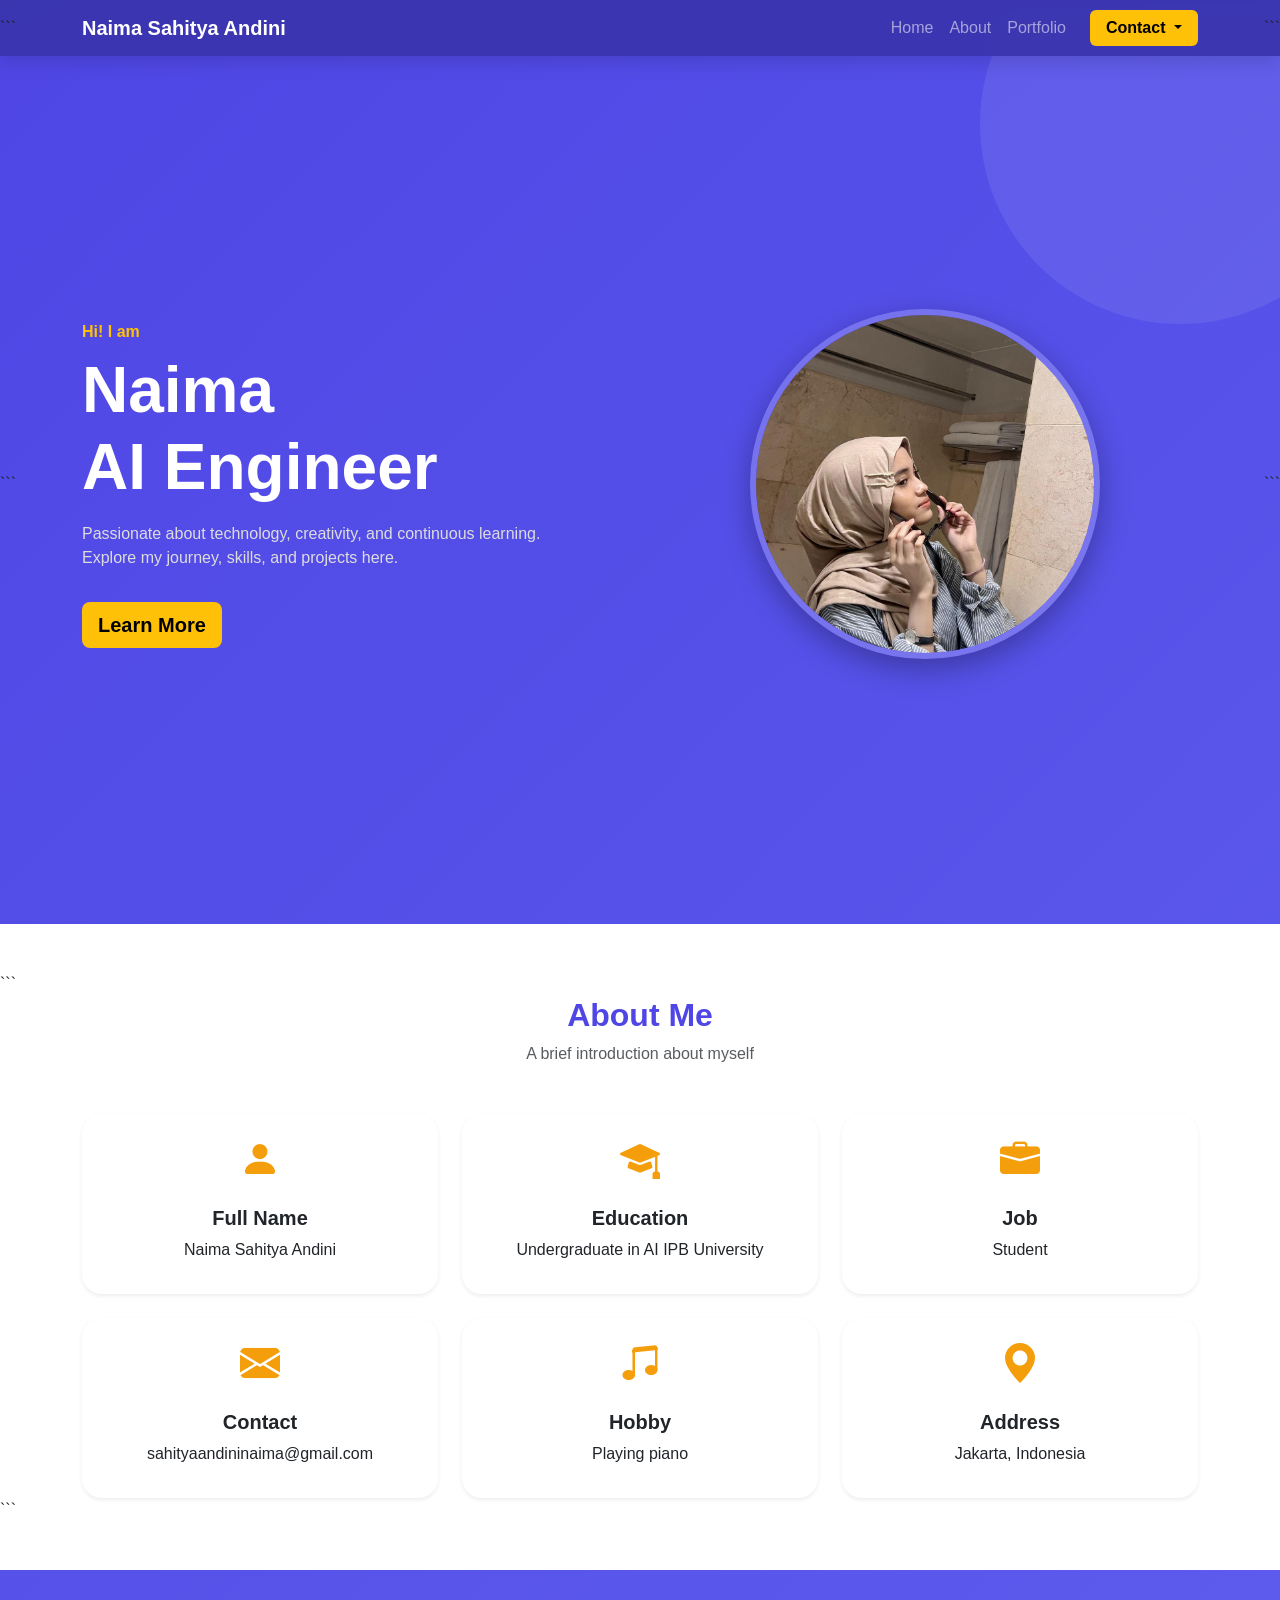
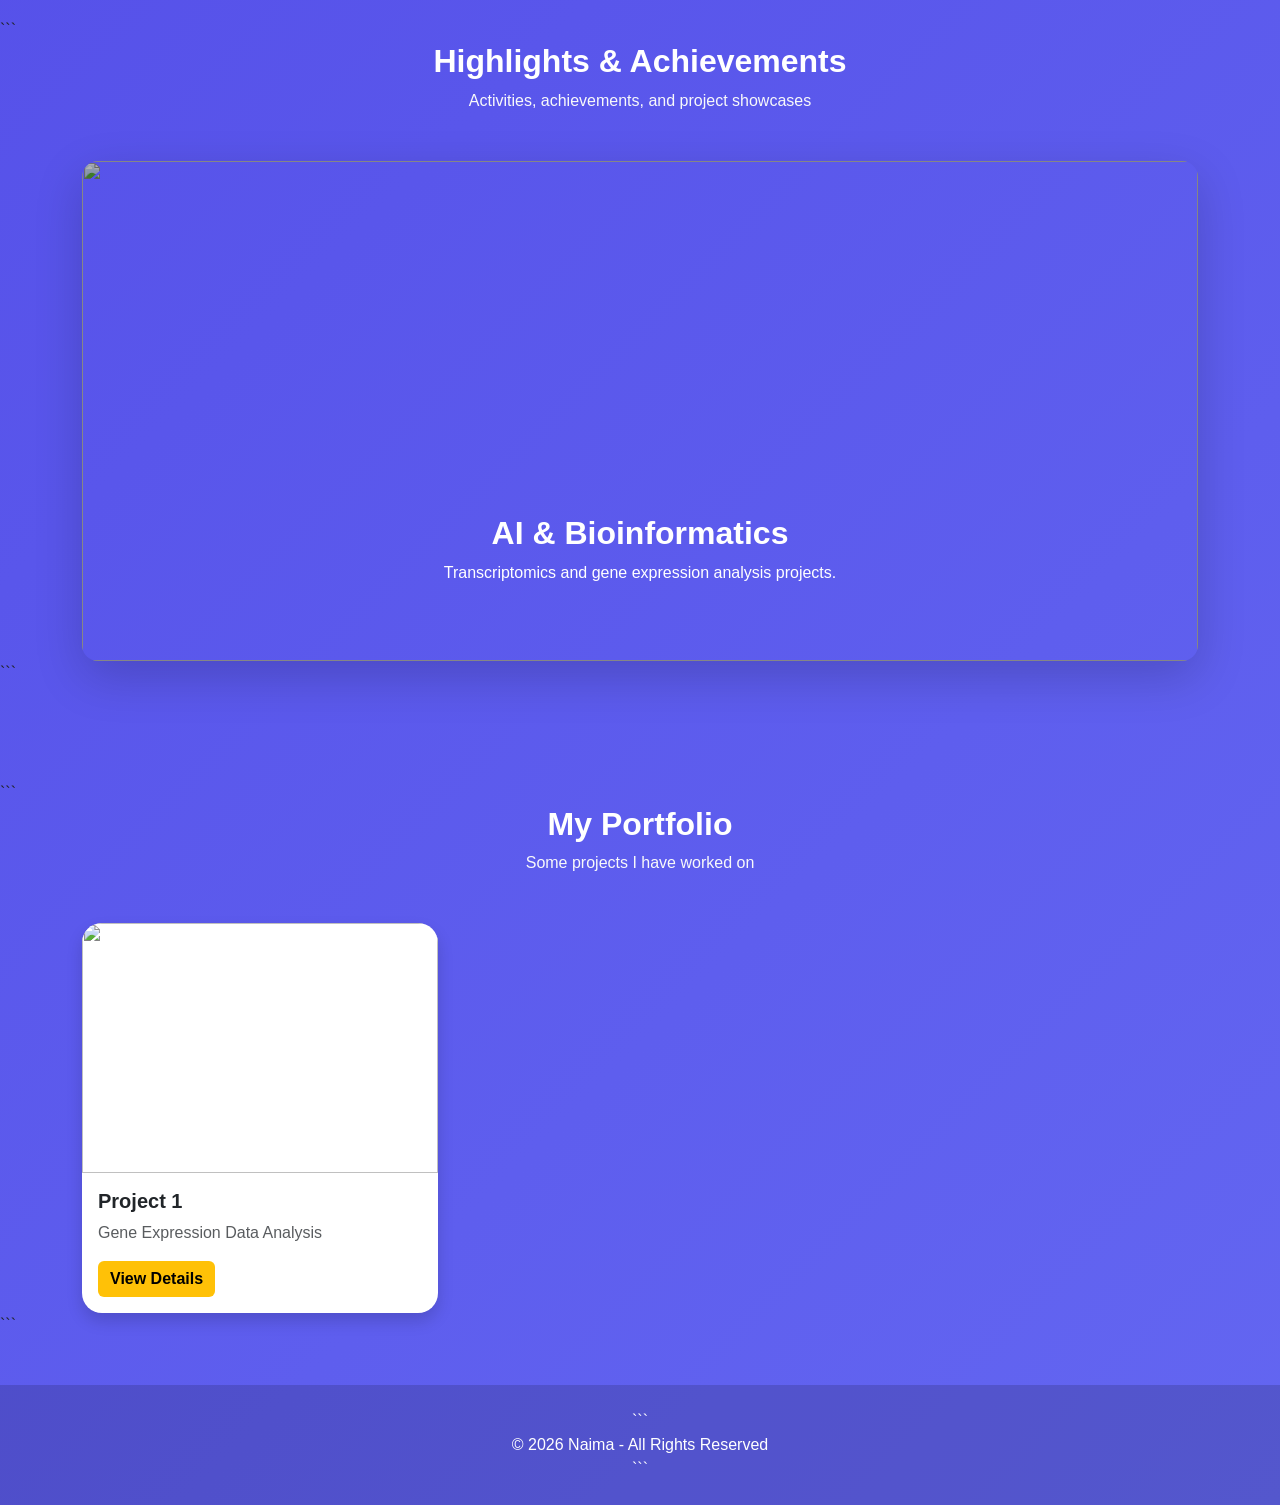
==== tugas_4/index.html @ ec5727f1 "add tugas 4" ====
<!DOCTYPE html>

<html lang="en">
<head>
    <meta charset="UTF-8">

```
<!-- Responsive -->
<meta name="viewport" content="width=device-width, initial-scale=1.0">

<title>Naima's Profile</title>

<!-- Bootstrap 5 CDN -->
<link href="https://cdn.jsdelivr.net/npm/bootstrap@5.3.3/dist/css/bootstrap.min.css" rel="stylesheet">

<!-- Bootstrap Icons -->
<link rel="stylesheet" href="https://cdn.jsdelivr.net/npm/bootstrap-icons@1.11.3/font/bootstrap-icons.min.css">

<!-- CSS -->
<link rel="stylesheet" href="style.css">
```

</head>

<body>

<!-- ===================== -->

<!-- NAVBAR -->

<!-- ===================== -->

<nav class="navbar navbar-expand-lg navbar-dark fixed-top custom-navbar">

```
<div class="container">

    <!-- LOGO -->
    <a class="navbar-brand fw-bold" href="#">
        Naima Sahitya Andini
    </a>

    <!-- TOGGLER -->
    <button class="navbar-toggler"
            type="button"
            data-bs-toggle="collapse"
            data-bs-target="#navbarNav">

        <span class="navbar-toggler-icon"></span>

    </button>

    <!-- MENU -->
    <div class="collapse navbar-collapse justify-content-end"
         id="navbarNav">

        <ul class="navbar-nav align-items-lg-center">

            <li class="nav-item">
                <a class="nav-link" href="#home">
                    Home
                </a>
            </li>

            <li class="nav-item">
                <a class="nav-link" href="#about">
                    About
                </a>
            </li>

            <li class="nav-item">
                <a class="nav-link" href="#portfolio">
                    Portfolio
                </a>
            </li>

            <!-- CONTACT DROPDOWN -->
            <li class="nav-item dropdown ms-lg-3">

                <button class="btn btn-warning dropdown-toggle px-3"
                        type="button"
                        data-bs-toggle="dropdown">

                    Contact
                </button>

                <ul class="dropdown-menu dropdown-menu-end">

                    <li>
                        <a class="dropdown-item"
                           href="mailto:sahityaandininaima@gmail.com">

                            <i class="bi bi-envelope-fill me-2"></i>
                            Gmail
                        </a>
                    </li>

                    <li>
                        <a class="dropdown-item"
                           href="https://wa.me/6281513181924"
                           target="_blank">

                            <i class="bi bi-whatsapp me-2"></i>
                            WhatsApp
                        </a>
                    </li>

                    <li>
                        <a class="dropdown-item"
                           href="https://github.com/naishtya"
                           target="_blank">

                            <i class="bi bi-github me-2"></i>
                            GitHub
                        </a>
                    </li>

                    <li>
                        <a class="dropdown-item"
                           href="https://linkedin.com"
                           target="_blank">

                            <i class="bi bi-linkedin me-2"></i>
                            LinkedIn
                        </a>
                    </li>

                </ul>

            </li>

        </ul>

    </div>

</div>
```

</nav>

<!-- ===================== -->

<!-- HERO SECTION -->

<!-- ===================== -->

<section class="hero-section d-flex align-items-center"
         id="home">

```
<div class="container">

    <div class="row align-items-center">

        <!-- TEXT -->
        <div class="col-lg-6 text-center text-lg-start mb-5 mb-lg-0">

            <p class="text-warning fw-bold mb-2">
                Hi! I am
            </p>

            <h1 class="display-3 fw-bold text-white">
                Naima <br>
                AI Engineer
            </h1>

            <p class="hero-text mt-3">
                Passionate about technology, creativity, and continuous learning.
                Explore my journey, skills, and projects here.
            </p>

            <!-- BUTTON -->
            <button class="btn btn-warning btn-lg mt-3"
                    data-bs-toggle="modal"
                    data-bs-target="#profileModal">

                Learn More
            </button>

        </div>

        <!-- IMAGE -->
        <div class="col-lg-6 text-center">

            <img src="img/profile.jpeg"
                 class="img-fluid hero-img"
                 alt="Profile">

        </div>

    </div>

</div>
```

</section>

<!-- ===================== -->

<!-- ABOUT -->

<!-- ===================== -->

<section class="py-5 bg-white"
         id="about">

```
<div class="container">

    <!-- TITLE -->
    <div class="text-center mb-5">

        <h2 class="fw-bold section-title">
            About Me
        </h2>

        <p class="text-muted">
            A brief introduction about myself
        </p>

    </div>

    <!-- GRID -->
    <div class="row g-4">

        <!-- CARD 1 -->
        <div class="col-lg-4 col-md-6 col-12">

            <div class="card border-0 shadow-sm h-100 about-card">

                <div class="card-body text-center">

                    <i class="bi bi-person-fill about-icon"></i>

                    <h5 class="fw-bold mt-3">
                        Full Name
                    </h5>

                    <p>
                        Naima Sahitya Andini
                    </p>

                </div>

            </div>

        </div>

        <!-- CARD 2 -->
        <div class="col-lg-4 col-md-6 col-12">

            <div class="card border-0 shadow-sm h-100 about-card">

                <div class="card-body text-center">

                    <i class="bi bi-mortarboard-fill about-icon"></i>

                    <h5 class="fw-bold mt-3">
                        Education
                    </h5>

                    <p>
                        Undergraduate in AI IPB University
                    </p>

                </div>

            </div>

        </div>

        <!-- CARD 3 -->
        <div class="col-lg-4 col-md-6 col-12">

            <div class="card border-0 shadow-sm h-100 about-card">

                <div class="card-body text-center">

                    <i class="bi bi-briefcase-fill about-icon"></i>

                    <h5 class="fw-bold mt-3">
                        Job
                    </h5>

                    <p>
                        Student
                    </p>

                </div>

            </div>

        </div>

        <!-- CARD 4 -->
        <div class="col-lg-4 col-md-6 col-12">

            <div class="card border-0 shadow-sm h-100 about-card">

                <div class="card-body text-center">

                    <i class="bi bi-envelope-fill about-icon"></i>

                    <h5 class="fw-bold mt-3">
                        Contact
                    </h5>

                    <p>
                        sahityaandininaima@gmail.com
                    </p>

                </div>

            </div>

        </div>

        <!-- CARD 5 -->
        <div class="col-lg-4 col-md-6 col-12">

            <div class="card border-0 shadow-sm h-100 about-card">

                <div class="card-body text-center">

                    <i class="bi bi-music-note-beamed about-icon"></i>

                    <h5 class="fw-bold mt-3">
                        Hobby
                    </h5>

                    <p>
                        Playing piano
                    </p>

                </div>

            </div>

        </div>

        <!-- CARD 6 -->
        <div class="col-lg-4 col-md-6 col-12">

            <div class="card border-0 shadow-sm h-100 about-card">

                <div class="card-body text-center">

                    <i class="bi bi-geo-alt-fill about-icon"></i>

                    <h5 class="fw-bold mt-3">
                        Address
                    </h5>

                    <p>
                        Jakarta, Indonesia
                    </p>

                </div>

            </div>

        </div>

    </div>

</div>
```

</section>

<!-- ===================== -->

<!-- CAROUSEL -->

<!-- ===================== -->

<section class="py-5">

```
<div class="container">

    <div class="text-center mb-5">

        <h2 class="fw-bold text-white">
            Highlights & Achievements
        </h2>

        <p class="text-light">
            Activities, achievements, and project showcases
        </p>

    </div>

    <div id="portfolioCarousel"
         class="carousel slide carousel-fade shadow-lg rounded-4 overflow-hidden"
         data-bs-ride="carousel">

        <div class="carousel-inner">

            <div class="carousel-item active">

                <img src="https://picsum.photos/1200/500?1"
                     class="d-block w-100 carousel-img">

                <div class="carousel-caption">

                    <h3 class="fw-bold">
                        AI & Bioinformatics
                    </h3>

                    <p>
                        Transcriptomics and gene expression analysis projects.
                    </p>

                </div>

            </div>

            <div class="carousel-item">

                <img src="https://picsum.photos/1200/500?2"
                     class="d-block w-100 carousel-img">

                <div class="carousel-caption">

                    <h3 class="fw-bold">
                        Technology Competitions
                    </h3>

                    <p>
                        Top 10 Project Winner in Micro:bit Hackathon Challenge.
                    </p>

                </div>

            </div>

            <div class="carousel-item">

                <img src="https://picsum.photos/1200/500?3"
                     class="d-block w-100 carousel-img">

                <div class="carousel-caption">

                    <h3 class="fw-bold">
                        Modern Web Development
                    </h3>

                    <p>
                        Responsive portfolio website with Bootstrap 5.
                    </p>

                </div>

            </div>

        </div>

    </div>

</div>
```

</section>

<!-- ===================== -->

<!-- PORTFOLIO -->

<!-- ===================== -->

<section class="py-5"
         id="portfolio">

```
<div class="container">

    <div class="text-center mb-5">

        <h2 class="fw-bold text-white">
            My Portfolio
        </h2>

        <p class="text-light">
            Some projects I have worked on
        </p>

    </div>

    <div class="row g-4">

        <!-- COPY FORMAT PROJECT CARD -->
        <!-- DUPLIKASI HINGGA 6 PROJECT -->

        <div class="col-lg-4 col-md-6 col-12">

            <div class="card portfolio-card border-0 shadow">

                <img src="https://picsum.photos/400/250?1"
                     class="card-img-top">

                <div class="card-body">

                    <h5 class="fw-bold">
                        Project 1
                    </h5>

                    <p class="text-muted">
                        Gene Expression Data Analysis
                    </p>

                    <button class="btn btn-warning"
                            data-bs-toggle="modal"
                            data-bs-target="#projectModal">

                        View Details
                    </button>

                </div>

            </div>

        </div>

    </div>

</div>
```

</section>

<!-- ===================== -->

<!-- FOOTER -->

<!-- ===================== -->

<footer class="text-center text-white py-4">

```
<p class="mb-0">
    © 2026 Naima - All Rights Reserved
</p>
```

</footer>

<!-- ===================== -->

<!-- PROFILE MODAL -->

<!-- ===================== -->

<div class="modal fade"
     id="profileModal"
     tabindex="-1">

```
<div class="modal-dialog modal-dialog-centered">

    <div class="modal-content">

        <div class="modal-header">

            <h5 class="modal-title">
                About Naima
            </h5>

            <button type="button"
                    class="btn-close"
                    data-bs-dismiss="modal">
            </button>

        </div>

        <div class="modal-body">

            <p>
                Hello! I'm Naima Sahitya Andini,
                an undergraduate AI student at IPB University.
            </p>

        </div>

    </div>

</div>
```

</div>

<!-- Bootstrap JS -->

<script src="https://cdn.jsdelivr.net/npm/bootstrap@5.3.3/dist/js/bootstrap.bundle.min.js"></script>

</body>
</html>
---- tugas_4/style.css ----
/* ===================== */
/* GLOBAL */
/* ===================== */

html {
    scroll-behavior: smooth;
}

body {
    font-family: 'Segoe UI', sans-serif;
    background: linear-gradient(135deg, #4F46E5, #6366F1);
}

/* ===================== */
/* NAVBAR */
/* ===================== */

.custom-navbar {
    background: rgba(57, 52, 171, 0.9);
    backdrop-filter: blur(10px);
    box-shadow: 0 5px 20px rgba(0,0,0,0.15);
}

/* ===================== */
/* HERO */
/* ===================== */

.hero-section {
    min-height: 100vh;
    padding-top: 100px;
    position: relative;
    overflow: hidden;
}

.hero-section::before {
    content: "";
    position: absolute;
    width: 400px;
    height: 400px;
    background: rgba(255,255,255,0.08);
    border-radius: 50%;
    top: -100px;
    right: -100px;
}

.hero-text {
    color: #ddd;
    max-width: 500px;
}

.hero-img {
    width: 350px;
    height: 350px;
    object-fit: cover;
    border-radius: 50%;
    border: 6px solid rgba(255,255,255,0.2);
    box-shadow: 0 10px 30px rgba(0,0,0,0.3);
    transition: 0.5s;
}

.hero-img:hover {
    transform: scale(1.03);
}

/* ===================== */
/* BUTTON */
/* ===================== */

.btn-warning {
    border: none;
    transition: 0.3s;
    font-weight: 600;
}

.btn-warning:hover {
    transform: translateY(-3px);
    box-shadow: 0 10px 20px rgba(245, 158, 11, 0.4);
}

/* ===================== */
/* SECTION */
/* ===================== */

section {
    padding-top: 80px;
    padding-bottom: 80px;
}

/* ===================== */
/* ABOUT */
/* ===================== */

.section-title {
    color: #4F46E5;
}

.about-card {
    transition: 0.4s;
    border-radius: 20px;
    overflow: hidden;
}

.about-card:hover {
    transform: translateY(-10px);
    box-shadow: 0 20px 35px rgba(0,0,0,0.12);
}

.about-icon {
    font-size: 40px;
    color: #f59e0b;
}

/* ===================== */
/* PORTFOLIO */
/* ===================== */

.portfolio-card {
    border-radius: 20px;
    overflow: hidden;
    transition: 0.4s;
}

.portfolio-card:hover {
    transform: translateY(-12px);
    box-shadow: 0 20px 35px rgba(0,0,0,0.18);
}

.portfolio-card img {
    height: 250px;
    object-fit: cover;
    transition: 0.5s;
}

.portfolio-card:hover img {
    transform: scale(1.05);
}

/* ===================== */
/* CAROUSEL */
/* ===================== */

.carousel-img {
    height: 500px;
    object-fit: cover;
    filter: brightness(70%);
}

.carousel-caption {
    bottom: 40px;
}

.carousel-caption h3 {
    font-size: 2rem;   
}

/* ===================== */
/* MODAL */
/* ===================== */

.modal-content {
    border-radius: 20px;
    border: none;
}

.modal-header {
    background: linear-gradient(135deg, #4F46E5, #6366F1);
    color: white;
}

.modal-header .btn-close {
    filter: invert(1);
}

/* ===================== */
/* FOOTER */
/* ===================== */

footer {
    background: rgba(0,0,0,0.15);
}

/* ===================== */
/* MOBILE */
/* ===================== */

@media (max-width: 768px) {

    .hero-section {
        text-align: center;
    }

    .hero-img {
        width: 260px;
        height: 260px;
        margin-top: 30px;
    }

    .hero-text {
        margin: auto;
    }

    .carousel-img {
        height: 300px;
    }

    .carousel-caption h3 {
        font-size: 1.2rem;
    }

    .carousel-caption p {
        font-size: 0.9rem;
    }

}
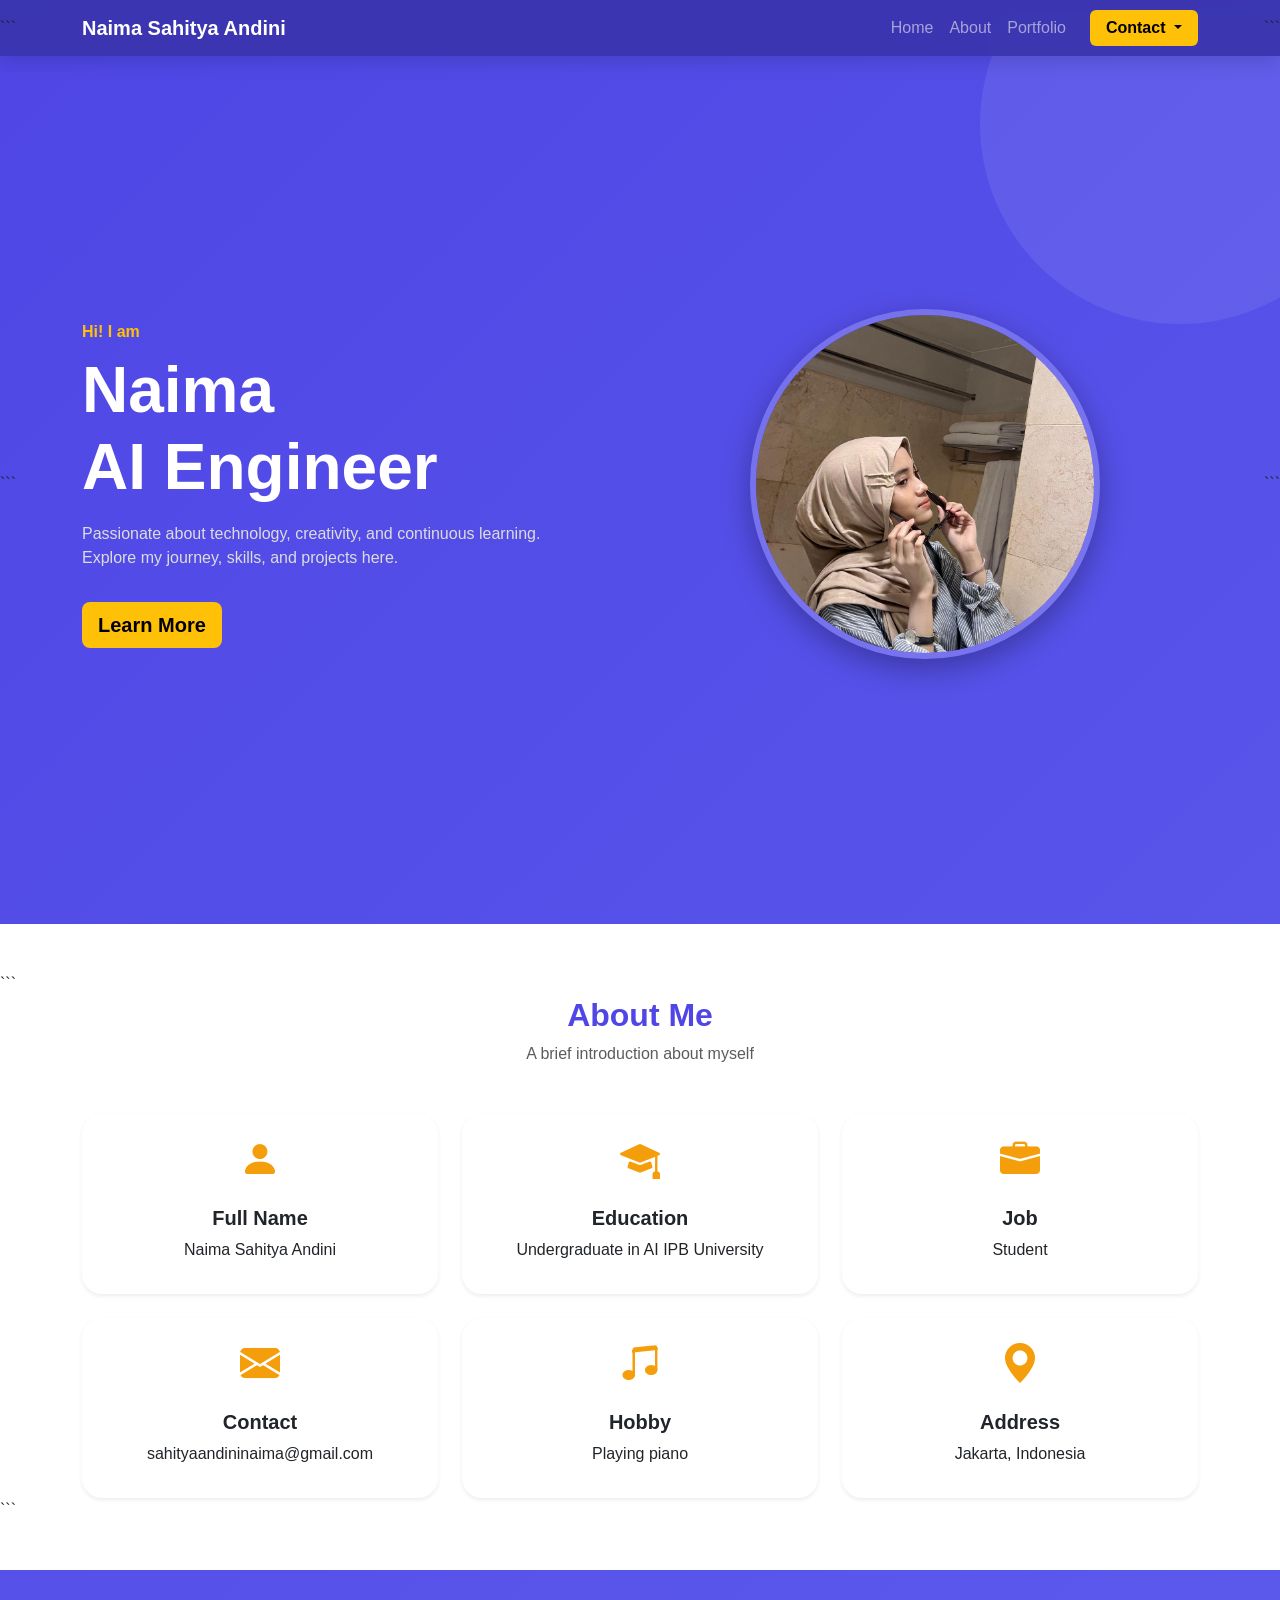
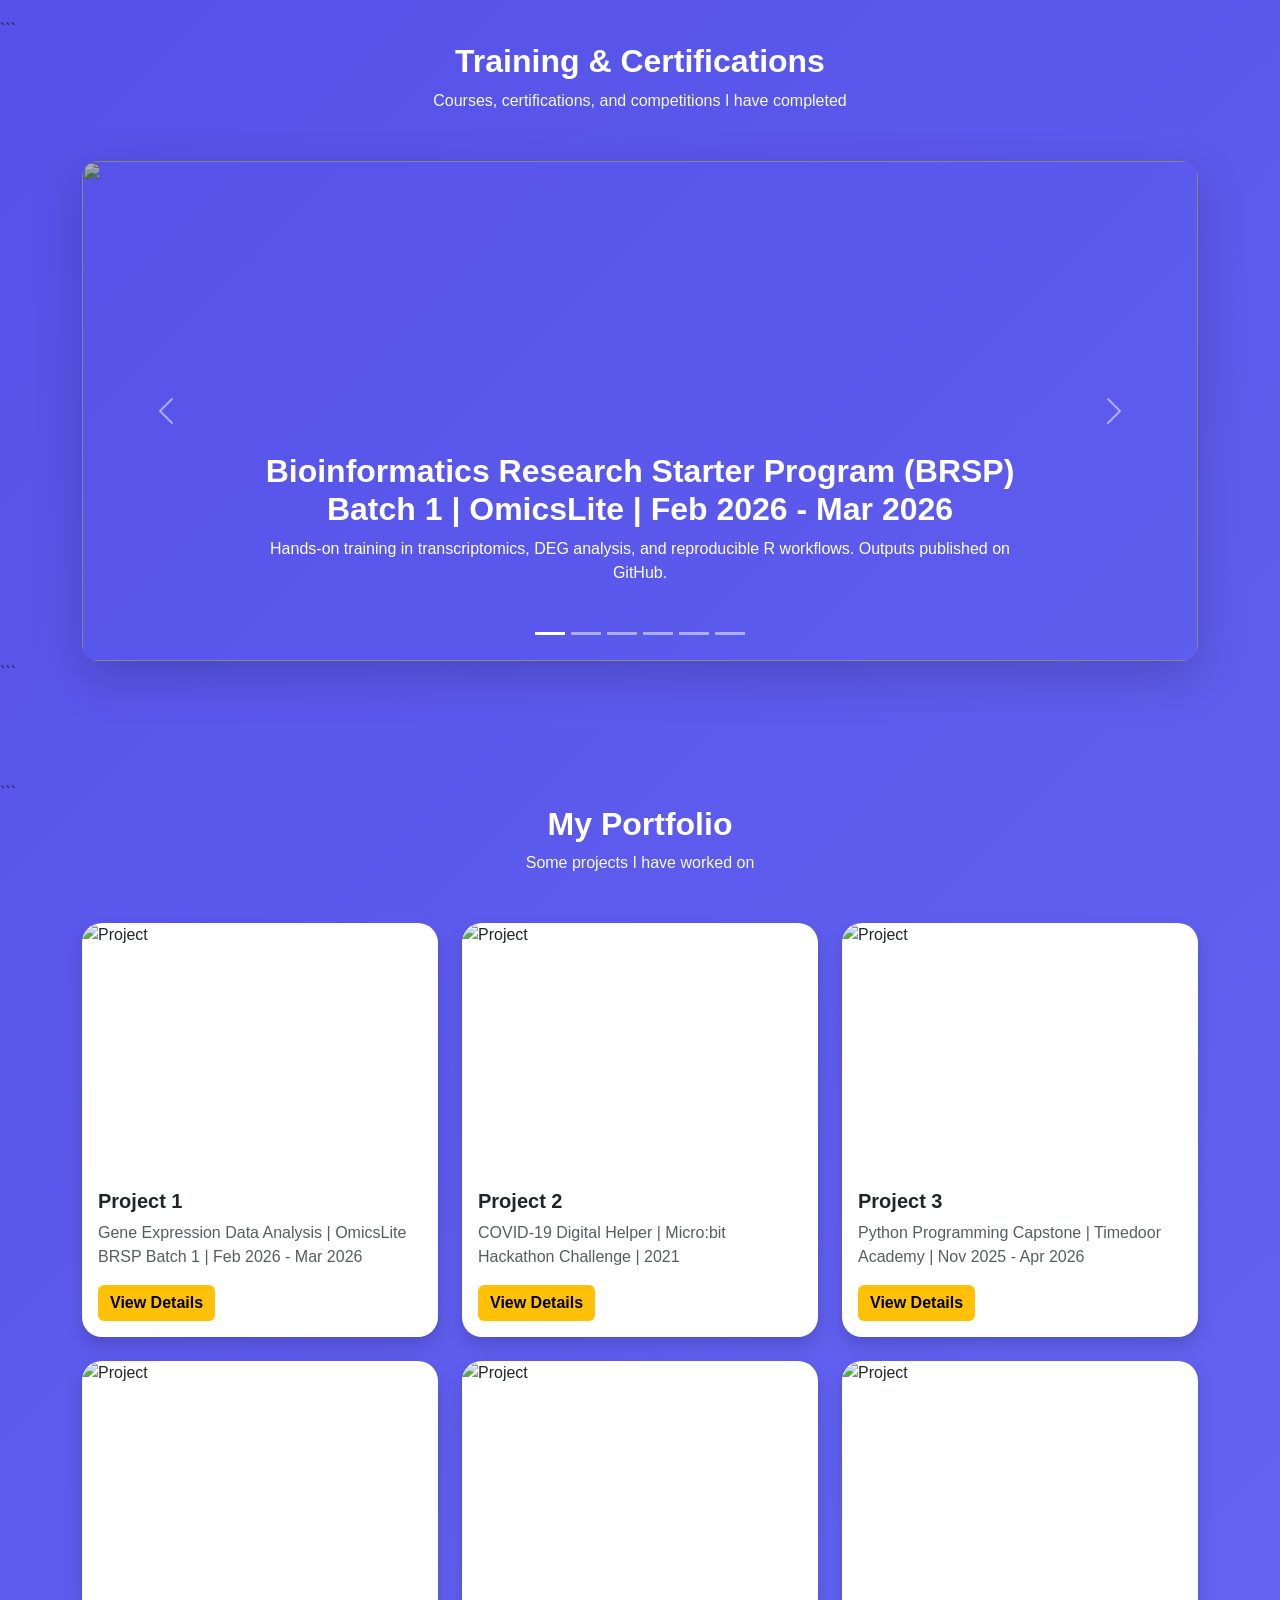
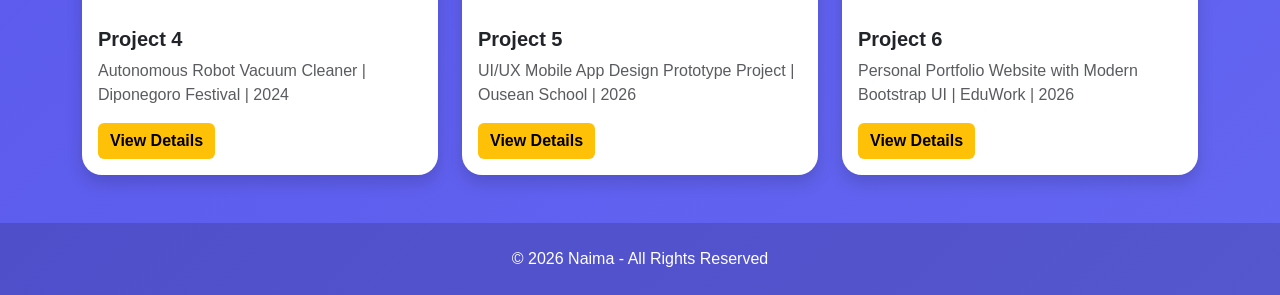
==== commit d39b295a: "add tugas 4" ====
--- a/tugas_4/index.html
+++ b/tugas_4/index.html
@@ -374,29 +374,75 @@
 
 <!-- ===================== -->
 
+<!-- ===================== -->
+
+<!-- TRAINING & CERTIFICATIONS -->
+
+<!-- ===================== -->
+
 <section class="py-5">
 
 ```
 <div class="container">
 
+    <!-- TITLE -->
     <div class="text-center mb-5">
 
         <h2 class="fw-bold text-white">
-            Highlights & Achievements
+            Training & Certifications
         </h2>
 
         <p class="text-light">
-            Activities, achievements, and project showcases
+            Courses, certifications, and competitions I have completed
         </p>
 
     </div>
 
+    <!-- CAROUSEL -->
     <div id="portfolioCarousel"
          class="carousel slide carousel-fade shadow-lg rounded-4 overflow-hidden"
          data-bs-ride="carousel">
 
+        <!-- INDICATORS -->
+        <div class="carousel-indicators">
+
+            <button type="button"
+                    data-bs-target="#portfolioCarousel"
+                    data-bs-slide-to="0"
+                    class="active">
+            </button>
+
+            <button type="button"
+                    data-bs-target="#portfolioCarousel"
+                    data-bs-slide-to="1">
+            </button>
+
+            <button type="button"
+                    data-bs-target="#portfolioCarousel"
+                    data-bs-slide-to="2">
+            </button>
+
+            <button type="button"
+                    data-bs-target="#portfolioCarousel"
+                    data-bs-slide-to="3">
+            </button>
+
+            <button type="button"
+                    data-bs-target="#portfolioCarousel"
+                    data-bs-slide-to="4">
+            </button>
+
+            <button type="button"
+                    data-bs-target="#portfolioCarousel"
+                    data-bs-slide-to="5">
+            </button>
+
+        </div>
+
+        <!-- CAROUSEL INNER -->
         <div class="carousel-inner">
 
+            <!-- SLIDE 1 -->
             <div class="carousel-item active">
 
                 <img src="https://picsum.photos/1200/500?1"
@@ -405,17 +451,20 @@
                 <div class="carousel-caption">
 
                     <h3 class="fw-bold">
-                        AI & Bioinformatics
+                        Bioinformatics Research Starter Program (BRSP) Batch 1 | OmicsLite 
+                        | Feb 2026 - Mar 2026 
                     </h3>
 
                     <p>
-                        Transcriptomics and gene expression analysis projects.
-                    </p>
-
-                </div>
-
-            </div>
-
+                        Hands-on training in transcriptomics, DEG analysis, and reproducible R 
+                        workflows. Outputs published on GitHub.
+                    </p>
+
+                </div>
+
+            </div>
+
+            <!-- SLIDE 2 -->
             <div class="carousel-item">
 
                 <img src="https://picsum.photos/1200/500?2"
@@ -424,17 +473,20 @@
                 <div class="carousel-caption">
 
                     <h3 class="fw-bold">
-                        Technology Competitions
+                        Python Programming Fundamentals | Timedoor Academy | Nov 2025 - Apr 2026 
                     </h3>
 
                     <p>
-                        Top 10 Project Winner in Micro:bit Hackathon Challenge.
-                    </p>
-
-                </div>
-
-            </div>
-
+                        Completed 16-session course covering OOP, algorithms, and data structures 
+                        with a final published capstone project. 
+
+                    </p>
+
+                </div>
+
+            </div>
+
+            <!-- SLIDE 3 -->
             <div class="carousel-item">
 
                 <img src="https://picsum.photos/1200/500?3"
@@ -443,18 +495,101 @@
                 <div class="carousel-caption">
 
                     <h3 class="fw-bold">
-                        Modern Web Development
+                        Bootcamp Batch 8: Fullstack Web Programming - BNSP Certification 
+                        | EduWork  Apr 2026 - Present
                     </h3>
 
                     <p>
-                        Responsive portfolio website with Bootstrap 5.
-                    </p>
-
-                </div>
-
-            </div>
-
-        </div>
+                        Attending three sessions per week; preparing for national BNSP professional 
+                        certification exam in fullstack web development.
+                    </p>
+
+                </div>
+
+            </div>
+
+            <!-- SLIDE 4 -->
+            <div class="carousel-item">
+
+                <img src="https://picsum.photos/1200/500?4"
+                     class="d-block w-100 carousel-img">
+
+                <div class="carousel-caption">
+
+                    <h3 class="fw-bold">
+                        Figma Camp Batch 8: UI/UX Design | Ousean School | 14 Apr - 26 Apr 2026
+                    </h3>
+
+                    <p>
+                        Completed an intensive UI/UX design bootcamp covering Figma prototyping, 
+                        user flows, and design systems.
+                    </p>
+
+                </div>
+
+            </div>
+
+            <!-- SLIDE 5 -->
+            <div class="carousel-item">
+
+                <img src="https://picsum.photos/1200/500?5"
+                     class="d-block w-100 carousel-img">
+
+                <div class="carousel-caption">
+
+                    <h3 class="fw-bold">
+                        lima
+                    </h3>
+
+                    <p>
+                        lima
+                    </p>
+
+                </div>
+
+            </div>
+
+            <!-- SLIDE 6 -->
+            <div class="carousel-item">
+
+                <img src="https://picsum.photos/1200/500?6"
+                     class="d-block w-100 carousel-img">
+
+                <div class="carousel-caption">
+
+                    <h3 class="fw-bold">
+                        enam
+                    </h3>
+
+                    <p>
+                        enam
+                    </p>
+
+                </div>
+
+            </div>
+
+        </div>
+
+        <!-- BUTTON PREV -->
+        <button class="carousel-control-prev"
+                type="button"
+                data-bs-target="#portfolioCarousel"
+                data-bs-slide="prev">
+
+            <span class="carousel-control-prev-icon"></span>
+
+        </button>
+
+        <!-- BUTTON NEXT -->
+        <button class="carousel-control-next"
+                type="button"
+                data-bs-target="#portfolioCarousel"
+                data-bs-slide="next">
+
+            <span class="carousel-control-next-icon"></span>
+
+        </button>
 
     </div>
 
@@ -462,6 +597,7 @@
 ```
 
 </section>
+
 
 <!-- ===================== -->
 
@@ -487,17 +623,16 @@
 
     </div>
 
-    <div class="row g-4">
-
-        <!-- COPY FORMAT PROJECT CARD -->
-        <!-- DUPLIKASI HINGGA 6 PROJECT -->
-
+        <div class="row g-4">
+
+        <!-- PROJECT 1 -->
         <div class="col-lg-4 col-md-6 col-12">
 
             <div class="card portfolio-card border-0 shadow">
 
                 <img src="https://picsum.photos/400/250?1"
-                     class="card-img-top">
+                     class="card-img-top"
+                     alt="Project">
 
                 <div class="card-body">
 
@@ -506,7 +641,7 @@
                     </h5>
 
                     <p class="text-muted">
-                        Gene Expression Data Analysis
+                        Gene Expression Data Analysis | OmicsLite BRSP Batch 1 | Feb 2026 - Mar 2026
                     </p>
 
                     <button class="btn btn-warning"
@@ -522,11 +657,171 @@
 
         </div>
 
+        <!-- PROJECT 2 -->
+        <div class="col-lg-4 col-md-6 col-12">
+
+            <div class="card portfolio-card border-0 shadow">
+
+                <img src="https://picsum.photos/400/250?2"
+                     class="card-img-top"
+                     alt="Project">
+
+                <div class="card-body">
+
+                    <h5 class="fw-bold">
+                        Project 2
+                    </h5>
+
+                    <p class="text-muted">
+                        COVID-19 Digital Helper | Micro:bit Hackathon Challenge | 2021
+                    </p>
+
+                    <button class="btn btn-warning"
+                            data-bs-toggle="modal"
+                            data-bs-target="#projectModal2">
+
+                        View Details
+                    </button>
+
+                </div>
+
+            </div>
+
+        </div>
+
+        <!-- PROJECT 3 -->
+        <div class="col-lg-4 col-md-6 col-12">
+
+            <div class="card portfolio-card border-0 shadow">
+
+                <img src="https://picsum.photos/400/250?3"
+                     class="card-img-top"
+                     alt="Project">
+
+                <div class="card-body">
+
+                    <h5 class="fw-bold">
+                        Project 3
+                    </h5>
+
+                    <p class="text-muted">
+                        Python Programming Capstone | Timedoor Academy | Nov 2025 - Apr 2026
+                    </p>
+
+                    <button class="btn btn-warning"
+                            data-bs-toggle="modal"
+                            data-bs-target="#projectModal3">
+
+                        View Details
+                    </button>
+
+                </div>
+
+            </div>
+
+        </div>
+
+        <!-- PROJECT 4 -->
+        <div class="col-lg-4 col-md-6 col-12">
+
+            <div class="card portfolio-card border-0 shadow">
+
+                <img src="https://picsum.photos/400/250?4"
+                    class="card-img-top"
+                    alt="Project">
+
+                <div class="card-body">
+
+                    <h5 class="fw-bold">
+                        Project 4
+                    </h5>
+
+                    <p class="text-muted">
+                        Autonomous Robot Vacuum Cleaner | Diponegoro Festival | 2024
+                    </p>
+
+                    <button class="btn btn-warning"
+                            data-bs-toggle="modal"
+                            data-bs-target="#projectModal4">
+
+                        View Details
+                    </button>
+
+                </div>
+
+            </div>
+
+        </div>
+
+        <!-- PROJECT 5 -->
+
+        <div class="col-lg-4 col-md-6 col-12">
+            <div class="card portfolio-card border-0 shadow">
+
+                <img src="https://picsum.photos/400/250?5"
+                    class="card-img-top"
+                    alt="Project">
+
+                <div class="card-body">
+
+                    <h5 class="fw-bold">
+                        Project 5
+                    </h5>
+
+                    <p class="text-muted">
+                        UI/UX Mobile App Design Prototype Project | Ousean School | 2026
+                    </p>
+
+                    <button class="btn btn-warning"
+                            data-bs-toggle="modal"
+                            data-bs-target="#projectModal5">
+
+                        View Details
+                    </button>
+
+                </div>
+
+            </div>
+
+        </div>
+
+        <!-- PROJECT 6 -->
+
+        <div class="col-lg-4 col-md-6 col-12">
+            <div class="card portfolio-card border-0 shadow">
+
+                <img src="https://picsum.photos/400/250?6"
+                    class="card-img-top"
+                    alt="Project">
+
+                <div class="card-body">
+
+                    <h5 class="fw-bold">
+                        Project 6
+                    </h5>
+
+                    <p class="text-muted">
+                        Personal Portfolio Website with Modern Bootstrap UI | EduWork | 2026
+                    </p>
+
+                    <button class="btn btn-warning"
+                            data-bs-toggle="modal"
+                            data-bs-target="#projectModal6">
+
+                        View Details
+                    </button>
+
+                </div>
+
+            </div>
+
+            </div>
+
+
+        </div>
+
     </div>
 
-</div>
-```
-
 </section>
 
 <!-- ===================== -->
@@ -537,11 +832,9 @@
 
 <footer class="text-center text-white py-4">
 
-```
 <p class="mb-0">
     © 2026 Naima - All Rights Reserved
 </p>
-```
 
 </footer>
 
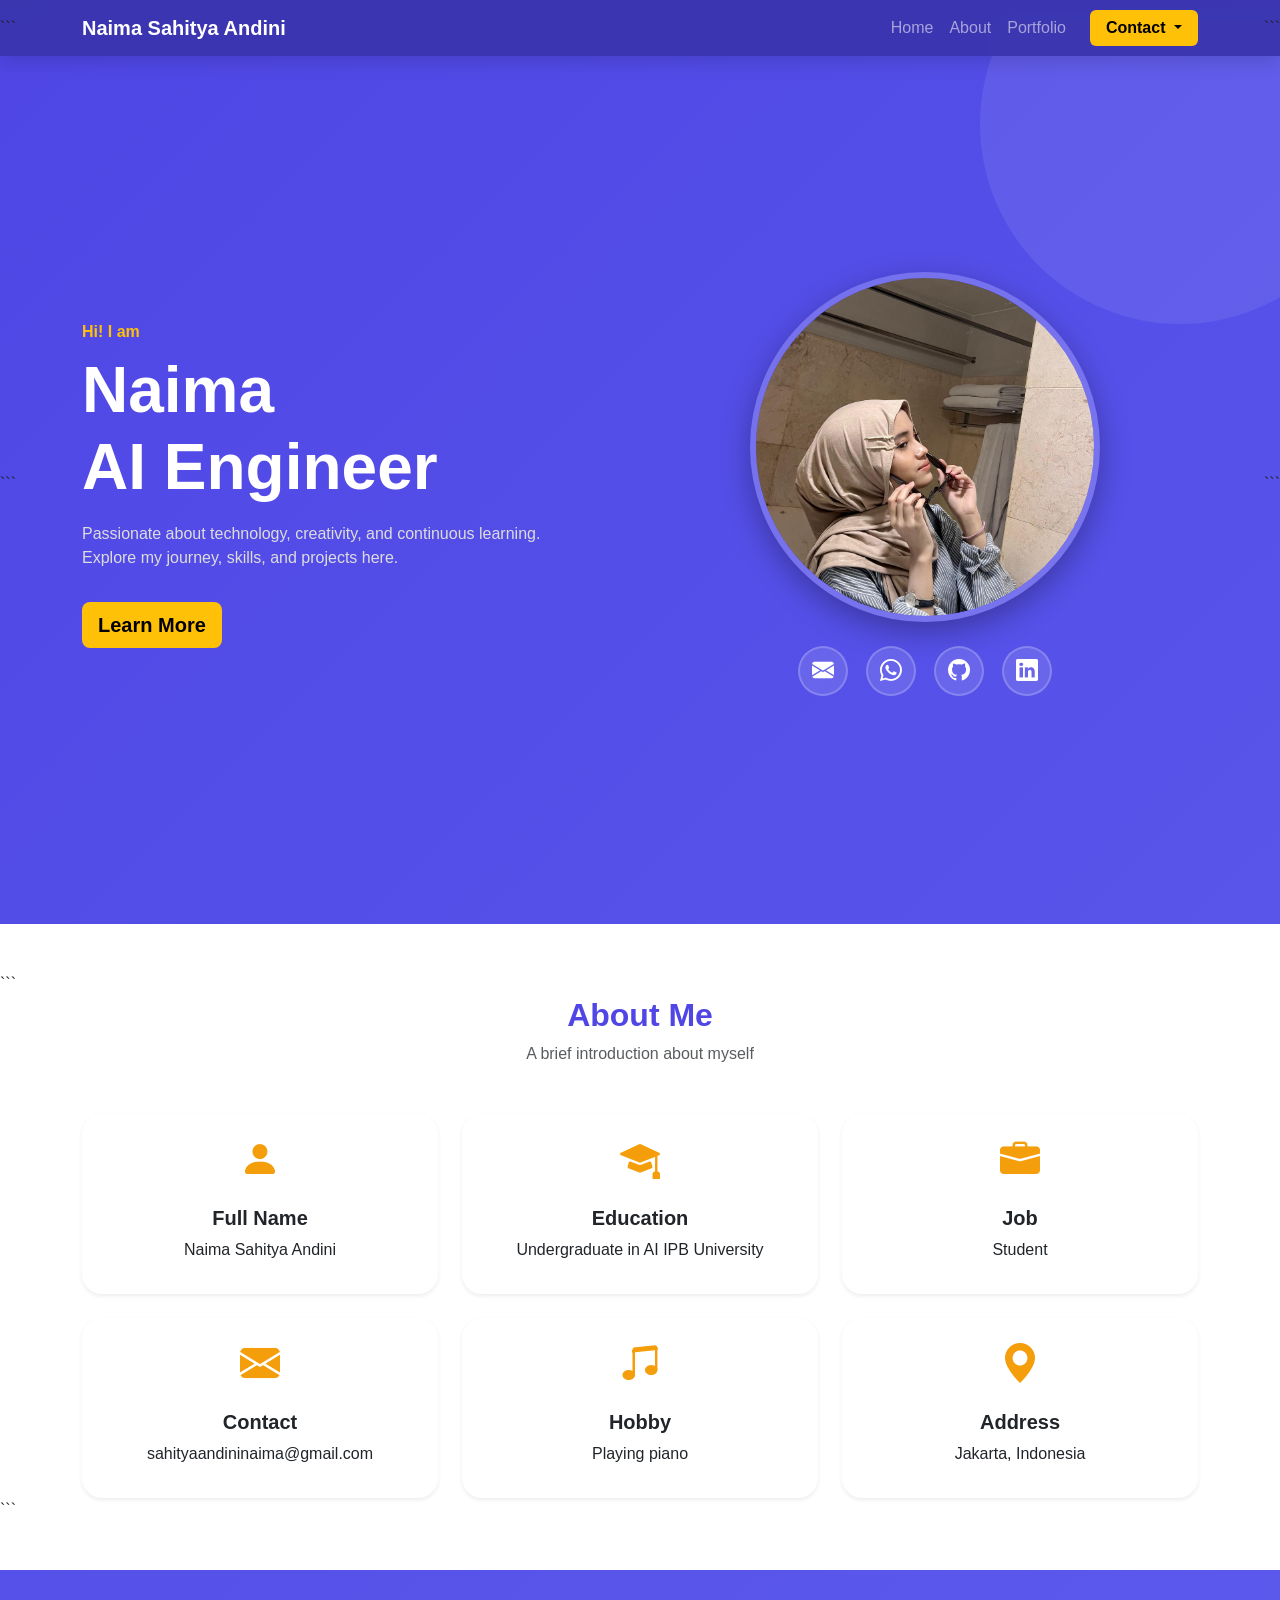
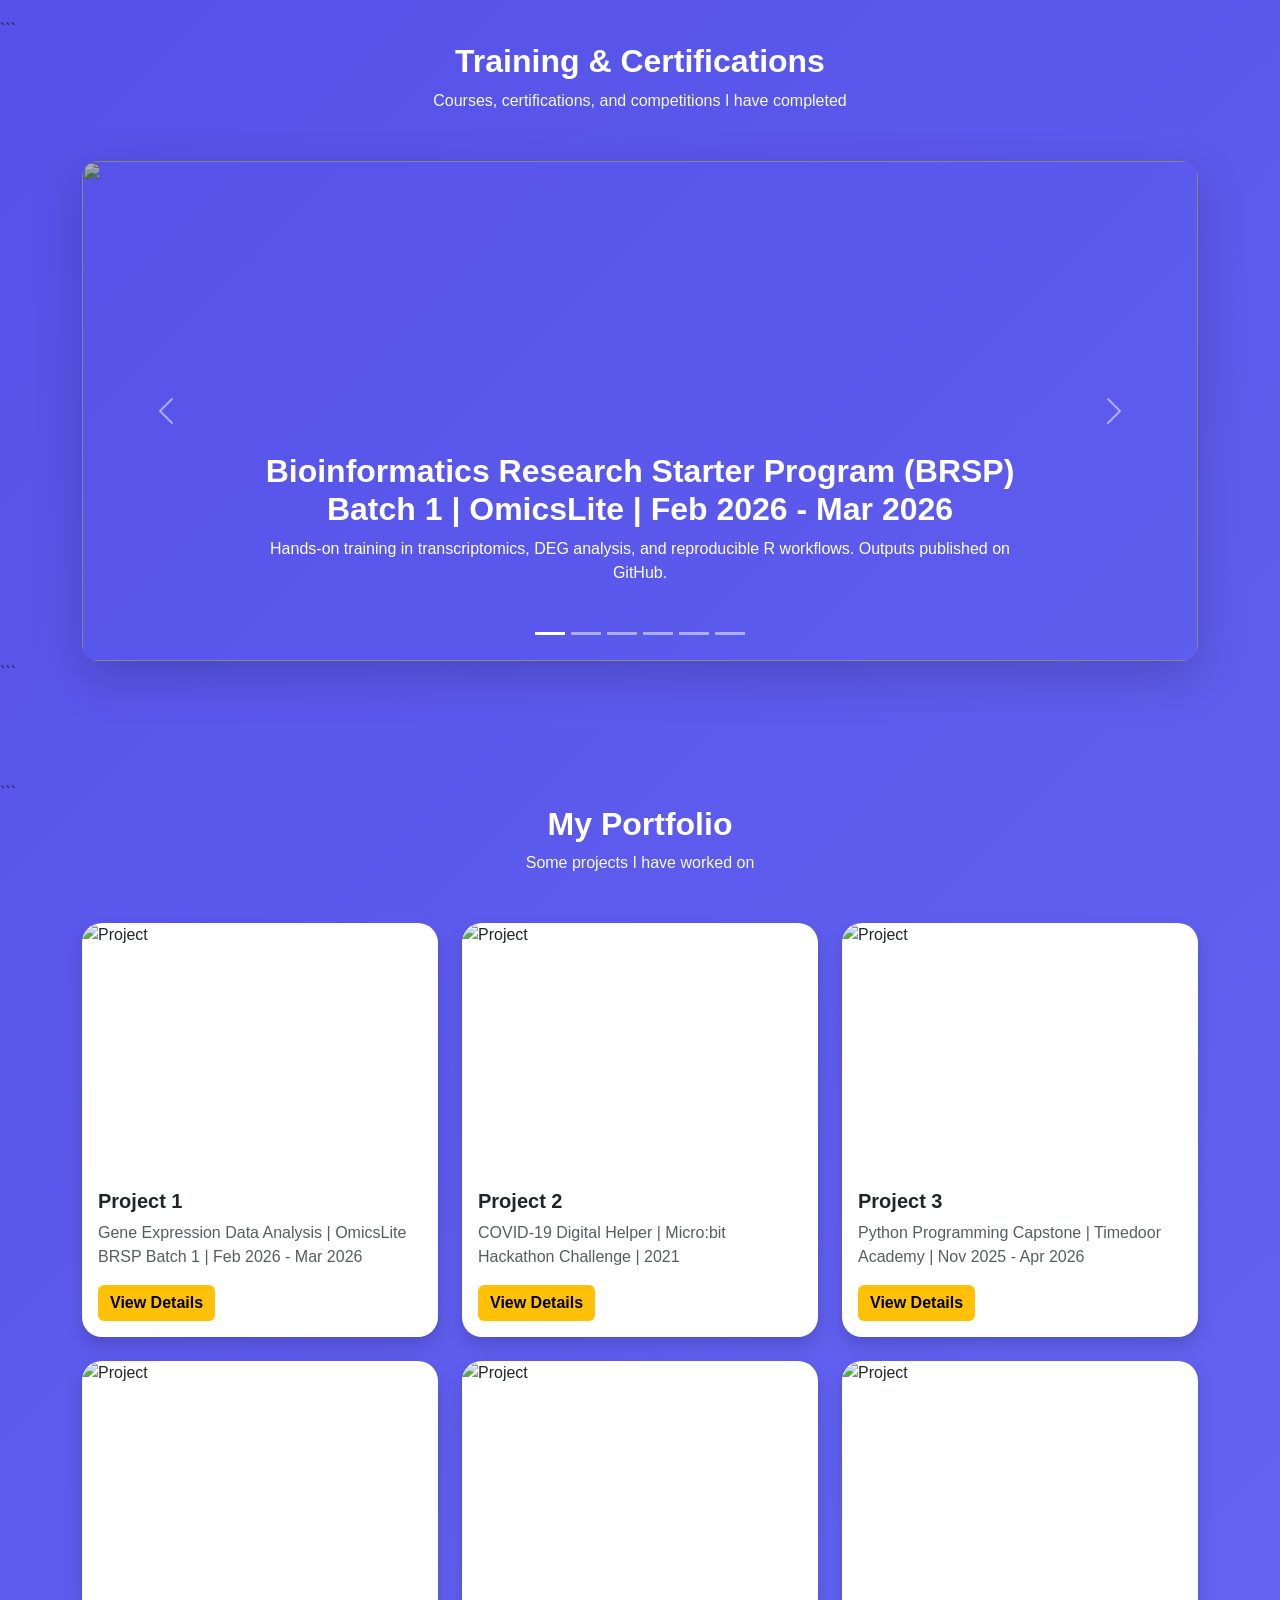
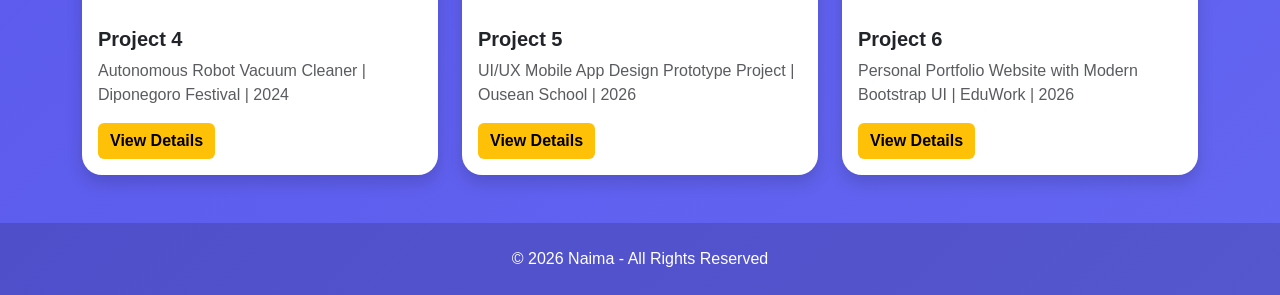
==== commit 02917ff6: "add tugas 4" ====
--- a/tugas_4/index.html
+++ b/tugas_4/index.html
@@ -178,15 +178,58 @@
             </button>
 
         </div>
-
+        
         <!-- IMAGE -->
         <div class="col-lg-6 text-center">
 
+            <!-- FOTO PROFILE -->
             <img src="img/profile.jpeg"
-                 class="img-fluid hero-img"
-                 alt="Profile">
-
-        </div>
+                class="img-fluid hero-img"
+                alt="Profile">
+
+            <!-- SOCIAL ICONS -->
+            <div class="social-icons mt-4">
+
+                <!-- EMAIL -->
+                <a href="mailto:sahityaandininaima@gmail.com"
+                class="social-icon"
+                target="_blank">
+
+                    <i class="bi bi-envelope-fill"></i>
+
+                </a>
+
+                <!-- WHATSAPP -->
+                <a href="https://wa.me/6281513181924"
+                class="social-icon"
+                target="_blank">
+
+                    <i class="bi bi-whatsapp"></i>
+
+                </a>
+
+                <!-- GITHUB -->
+                <a href="https://github.com/naishtya"
+                class="social-icon"
+                target="_blank">
+
+                    <i class="bi bi-github"></i>
+
+                </a>
+
+                <!-- LINKEDIN -->
+                <a href="https://linkedin.com/in/naima-sahitya-andini"
+                class="social-icon"
+                target="_blank">
+
+                    <i class="bi bi-linkedin"></i>
+
+                </a>
+
+            </div>
+
+        </div>
+
 
     </div>
 
--- a/tugas_4/style.css
+++ b/tugas_4/style.css
@@ -63,6 +63,47 @@
 }
 
 /* ===================== */
+/* SOCIAL ICONS */
+/* ===================== */
+
+.social-icons {
+display: flex;
+justify-content: center;
+gap: 18px;
+margin-top: 25px;
+}
+
+.social-icon {
+width: 50px;
+height: 50px;
+background: rgba(255,255,255,0.12);
+border: 2px solid rgba(255,255,255,0.2);
+backdrop-filter: blur(10px);
+
+display: flex;
+align-items: center;
+justify-content: center;
+
+border-radius: 50%;
+
+color: white;
+font-size: 22px;
+
+text-decoration: none;
+
+transition: 0.3s;
+
+}
+
+/* HOVER EFFECT */
+.social-icon:hover {
+transform: translateY(-6px) scale(1.08);
+background: #f59e0b;
+color: #111827;
+box-shadow: 0 10px 20px rgba(245, 158, 11, 0.4);
+}
+
+/* ===================== */
 /* BUTTON */
 /* ===================== */
 
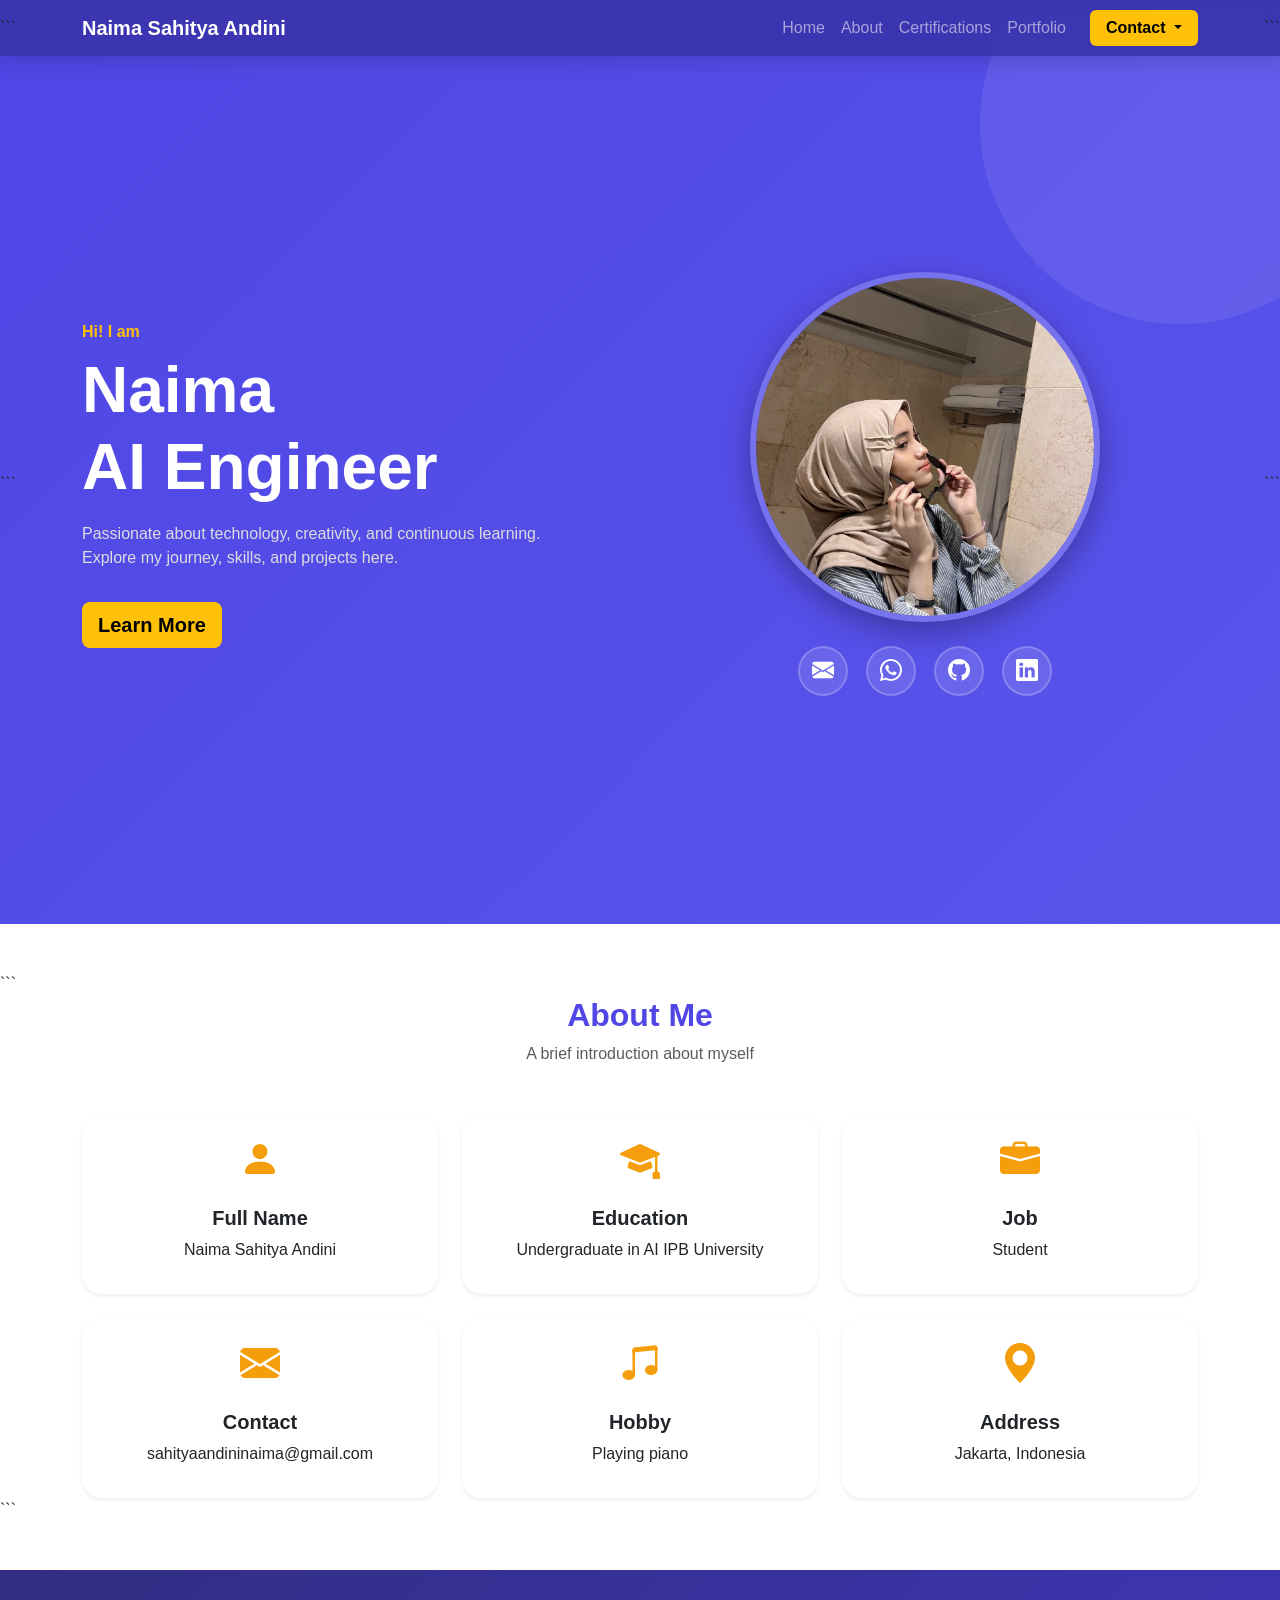
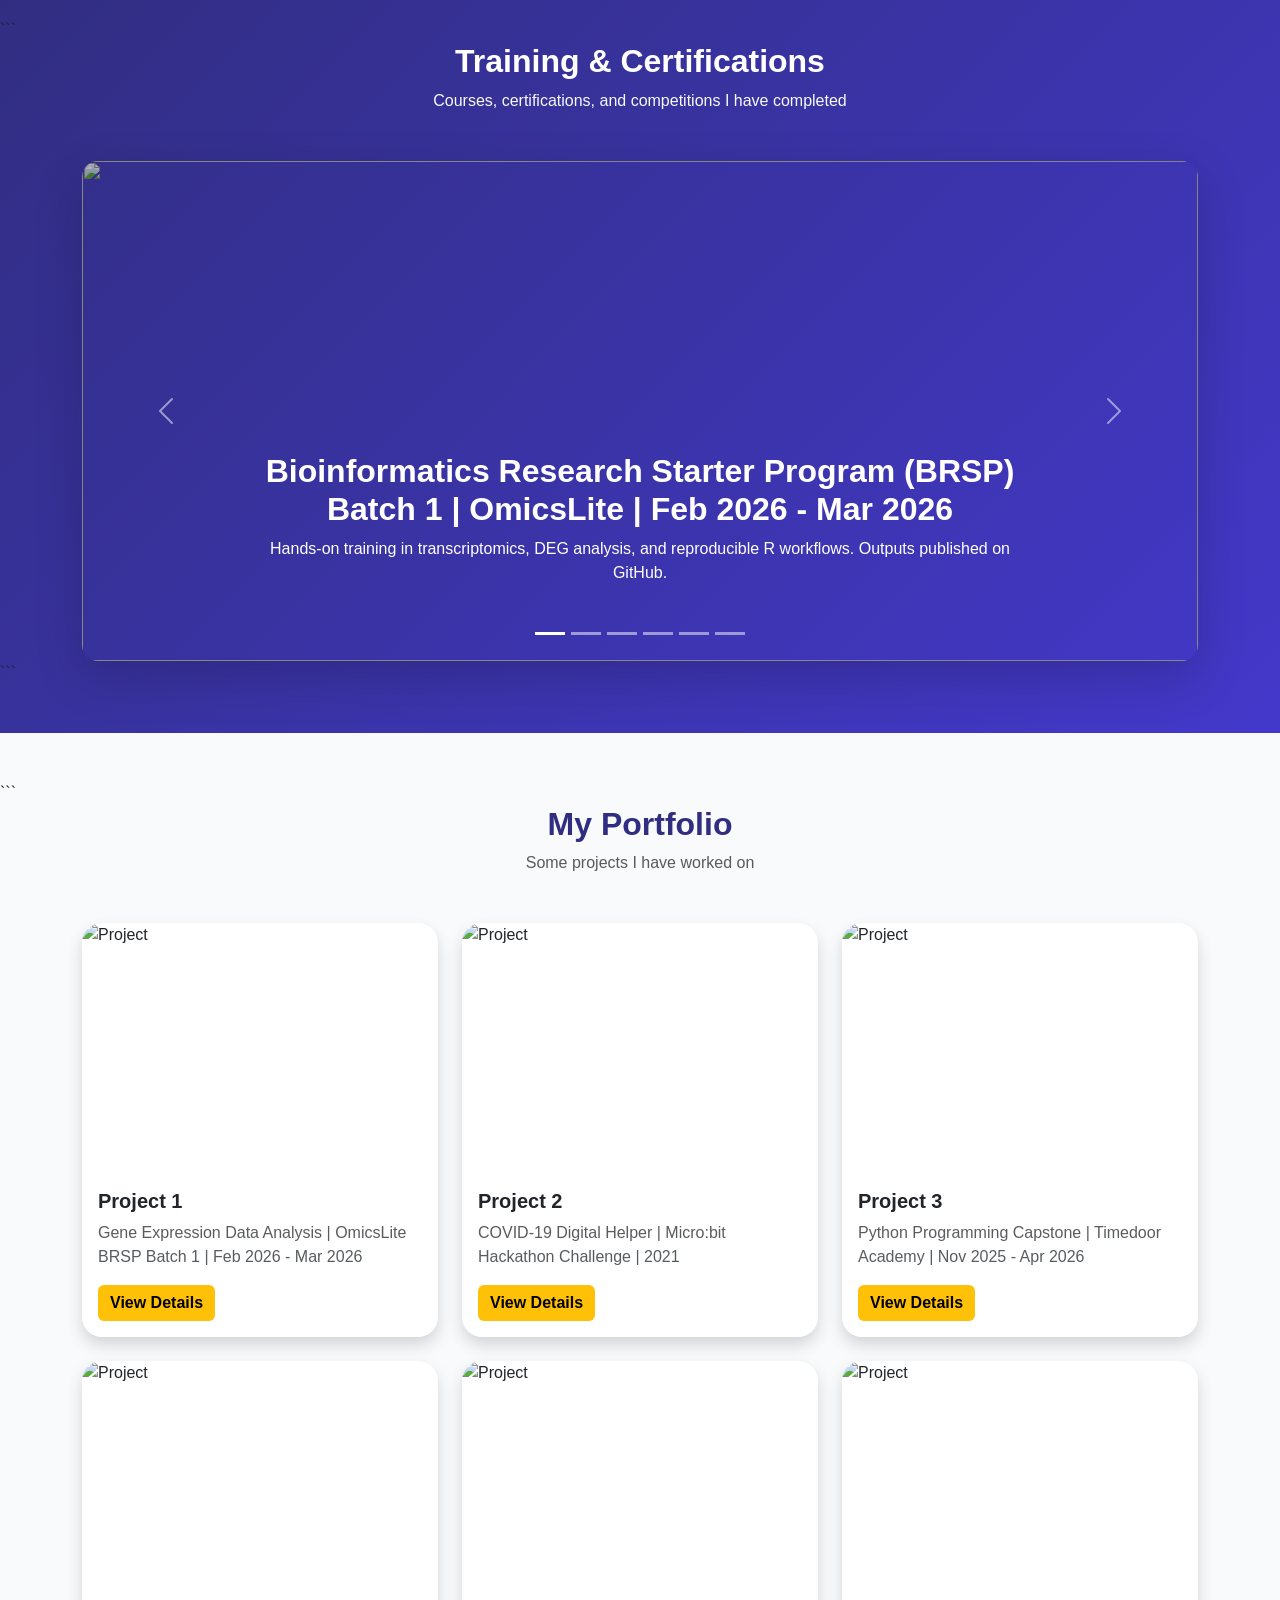
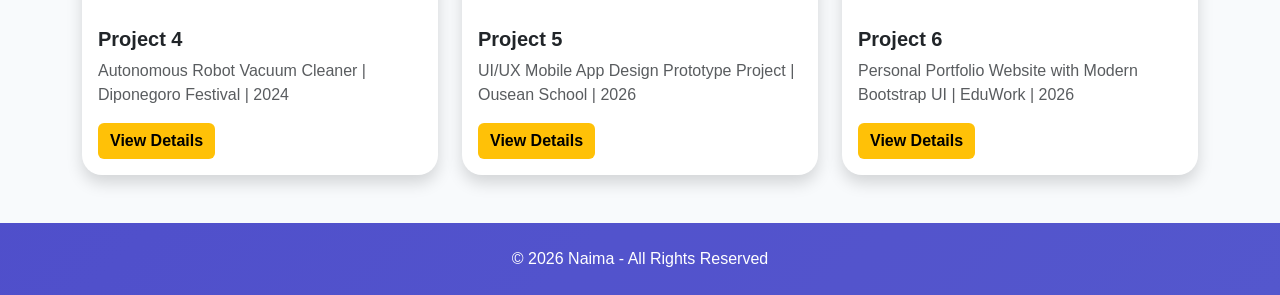
==== commit 5c6b2872: "add tugas 4" ====
--- a/tugas_4/index.html
+++ b/tugas_4/index.html
@@ -69,6 +69,12 @@
             </li>
 
             <li class="nav-item">
+                <a class="nav-link" href="#certifications">
+                    Certifications
+                </a>
+            </li>
+
+            <li class="nav-item">
                 <a class="nav-link" href="#portfolio">
                     Portfolio
                 </a>
@@ -117,7 +123,7 @@
 
                     <li>
                         <a class="dropdown-item"
-                           href="https://linkedin.com"
+                           href="https://linkedin.com/in/naima-sahitya-andini"
                            target="_blank">
 
                             <i class="bi bi-linkedin me-2"></i>
@@ -178,7 +184,7 @@
             </button>
 
         </div>
-        
+
         <!-- IMAGE -->
         <div class="col-lg-6 text-center">
 
@@ -413,17 +419,12 @@
 
 <!-- ===================== -->
 
-<!-- CAROUSEL -->
-
-<!-- ===================== -->
-
-<!-- ===================== -->
-
 <!-- TRAINING & CERTIFICATIONS -->
 
 <!-- ===================== -->
 
-<section class="py-5">
+<section class="py-5 certifications-section"
+         id="certifications">
 
 ```
 <div class="container">
@@ -648,7 +649,7 @@
 
 <!-- ===================== -->
 
-<section class="py-5"
+<section class="py-5 portfolio-section"
          id="portfolio">
 
 ```
@@ -656,11 +657,11 @@
 
     <div class="text-center mb-5">
 
-        <h2 class="fw-bold text-white">
+        <h2 class="fw-bold">
             My Portfolio
         </h2>
 
-        <p class="text-light">
+        <p class="text-muted">
             Some projects I have worked on
         </p>
 
@@ -925,6 +926,369 @@
 
 </div>
 
+<!-- ===================== -->
+
+<!-- MODAL PROJECT -->
+
+<!-- ===================== -->
+
+<div class="modal fade"
+     id="projectModal"
+     tabindex="-1">
+
+<div class="modal-dialog modal-dialog-centered">
+
+    <div class="modal-content">
+
+        <div class="modal-header">
+
+            <h5 class="modal-title">
+                Project Details
+            </h5>
+
+            <button type="button"
+                    class="btn-close"
+                    data-bs-dismiss="modal">
+            </button>
+
+        </div>
+
+        <div class="modal-body">
+
+            <p>
+                ▪ Performed end-to-end transcriptomics analysis on publicly available datasets
+                using NCBI GEO and GEO2R to identify differentially expressed genes (DEGs) relevant to disease conditions. 
+            </p>
+                
+            <p>
+                ▪ Executed reproducible R-based workflows in RStudio using the Bioconductor 
+                ecosystem; all analysis scripts and outputs version-controlled and published on GitHub. 
+            </p>
+
+            <p>
+                ▪ Applied statistical thresholding (p-value and fold-change filters) to extract 
+                biologically significant findings from high-dimensional gene expression data. 
+            </p>
+
+        </div>
+
+        <div class="modal-footer">
+
+            <button type="button"
+                    class="btn btn-secondary"
+                    data-bs-dismiss="modal">
+
+                Close
+            </button>
+
+        </div>
+
+    </div>
+
+</div>
+
+</div>
+
+<!-- ===================== -->
+
+<!-- MODAL PROJECT 2 -->
+
+<!-- ===================== -->
+
+<div class="modal fade"
+     id="projectModal2"
+     tabindex="-1">
+
+<div class="modal-dialog modal-dialog-centered">
+
+    <div class="modal-content">
+
+        <!-- HEADER -->
+        <div class="modal-header">
+
+            <h5 class="modal-title">
+                COVID-19 Digital Helper
+            </h5>
+
+            <button type="button"
+                    class="btn-close"
+                    data-bs-dismiss="modal">
+            </button>
+
+        </div>
+
+        <!-- BODY -->
+        <div class="modal-body">
+
+            <p>
+                ▪ Developed an interactive COVID-19 helper project
+                using Micro:bit technology during the Micro:bit Hackathon Challenge 2021.
+            </p>
+
+            <p>
+                ▪ Designed features to assist users in monitoring
+                health-related information and promoting awareness during the pandemic.
+            </p>
+
+            <p>
+                ▪ Achieved Top 10 Projects recognition in the competition.
+            </p>
+
+        </div>
+
+        <!-- FOOTER -->
+        <div class="modal-footer">
+
+            <button type="button"
+                    class="btn btn-secondary"
+                    data-bs-dismiss="modal">
+
+                Close
+            </button>
+
+        </div>
+
+    </div>
+
+</div>
+
+</div>
+
+<!-- ===================== -->
+
+<!-- MODAL PROJECT 3 -->
+
+<!-- ===================== -->
+
+<div class="modal fade"
+     id="projectModal3"
+     tabindex="-1">
+
+<div class="modal-dialog modal-dialog-centered">
+
+    <div class="modal-content">
+
+        <!-- HEADER -->
+        <div class="modal-header">
+
+            <h5 class="modal-title">
+                Python Programming Capstone
+            </h5>
+
+            <button type="button"
+                    class="btn-close"
+                    data-bs-dismiss="modal">
+            </button>
+
+        </div>
+
+        <!-- BODY -->
+        <div class="modal-body">
+
+            <p>
+                ▪ Completed a Python Programming Capstone Project
+                at Timedoor Academy focusing on problem-solving and application development.
+            </p>
+
+            <p>
+                ▪ Applied Python fundamentals including functions,
+                loops, conditional statements, and data structures.
+            </p>
+
+            <p>
+                ▪ Built a simple yet functional project as the final implementation
+                of programming concepts learned during the course.
+            </p>
+
+        </div>
+
+        <!-- FOOTER -->
+        <div class="modal-footer">
+
+            <button type="button"
+                    class="btn btn-secondary"
+                    data-bs-dismiss="modal">
+
+                Close
+            </button>
+
+        </div>
+
+    </div>
+
+</div>
+
+</div>
+
+<!-- ===================== -->
+
+<!-- MODAL PROJECT 4 -->
+
+<!-- ===================== -->
+
+<div class="modal fade"
+     id="projectModal4"
+     tabindex="-1">
+
+<div class="modal-dialog modal-dialog-centered">
+
+    <div class="modal-content">
+
+        <div class="modal-header">
+
+            <h5 class="modal-title">
+                Autonomous Robot Vacuum Cleaner
+            </h5>
+
+            <button type="button"
+                    class="btn-close"
+                    data-bs-dismiss="modal">
+            </button>
+
+        </div>
+
+        <div class="modal-body">
+
+            <p>
+                ▪ Developed and presented a functional autonomous robot vacuum cleaner prototype, 
+                demonstrating hardware integration and programming logic to a live audience. 
+            </p>
+
+        </div>
+
+        <div class="modal-footer">
+
+            <button type="button"
+                    class="btn btn-secondary"
+                    data-bs-dismiss="modal">
+
+                Close
+            </button>
+
+        </div>
+
+    </div>
+
+</div>
+
+</div>
+
+<!-- ===================== -->
+
+<!-- MODAL PROJECT 5 -->
+
+<!-- ===================== -->
+
+<div class="modal fade"
+     id="projectModal5"
+     tabindex="-1">
+
+<div class="modal-dialog modal-dialog-centered">
+
+    <div class="modal-content">
+
+        <div class="modal-header">
+
+            <h5 class="modal-title">
+                UI/UX Mobile App Design
+            </h5>
+
+            <button type="button"
+                    class="btn-close"
+                    data-bs-dismiss="modal">
+            </button>
+
+        </div>
+
+        <div class="modal-body">
+
+            <p>
+                ▪ Designed a mobile app prototype
+                focusing on modern and user-friendly interfaces.
+            </p>
+
+            <p>
+                ▪ Applied design consistency,
+                spacing systems, and responsive layouts.
+            </p>
+
+        </div>
+
+        <div class="modal-footer">
+
+            <button type="button"
+                    class="btn btn-secondary"
+                    data-bs-dismiss="modal">
+
+                Close
+            </button>
+
+        </div>
+
+    </div>
+
+</div>
+
+</div>
+
+<!-- ===================== -->
+
+<!-- MODAL PROJECT 6 -->
+
+<!-- ===================== -->
+
+<div class="modal fade"
+     id="projectModal6"
+     tabindex="-1">
+
+<div class="modal-dialog modal-dialog-centered">
+
+    <div class="modal-content">
+
+        <div class="modal-header">
+
+            <h5 class="modal-title">
+                Personal Portfolio Website
+            </h5>
+
+            <button type="button"
+                    class="btn-close"
+                    data-bs-dismiss="modal">
+            </button>
+
+        </div>
+
+        <div class="modal-body">
+
+            <p>
+                ▪ Built a modern personal portfolio website
+                using Bootstrap 5 and custom CSS.
+            </p>
+
+            <p>
+                ▪ Implemented responsive design,
+                portfolio cards, modals, and interactive UI components.
+            </p>
+
+        </div>
+
+        <div class="modal-footer">
+
+            <button type="button"
+                    class="btn btn-secondary"
+                    data-bs-dismiss="modal">
+
+                Close
+            </button>
+
+        </div>
+
+    </div>
+
+</div>
+
+</div>
+
 <!-- Bootstrap JS -->
 
 <script src="https://cdn.jsdelivr.net/npm/bootstrap@5.3.3/dist/js/bootstrap.bundle.min.js"></script>
--- a/tugas_4/style.css
+++ b/tugas_4/style.css
@@ -19,6 +19,18 @@
     background: rgba(57, 52, 171, 0.9);
     backdrop-filter: blur(10px);
     box-shadow: 0 5px 20px rgba(0,0,0,0.15);
+}
+
+.card {
+    border: none;
+}
+
+.nav-link {
+    transition: 0.3s;
+}
+
+.nav-link:hover {
+    color: #f59e0b !important;
 }
 
 /* ===================== */
@@ -67,40 +79,40 @@
 /* ===================== */
 
 .social-icons {
-display: flex;
-justify-content: center;
-gap: 18px;
-margin-top: 25px;
+    display: flex;
+    justify-content: center;
+    gap: 18px;
+    margin-top: 25px;
 }
 
 .social-icon {
-width: 50px;
-height: 50px;
-background: rgba(255,255,255,0.12);
-border: 2px solid rgba(255,255,255,0.2);
-backdrop-filter: blur(10px);
-
-display: flex;
-align-items: center;
-justify-content: center;
-
-border-radius: 50%;
-
-color: white;
-font-size: 22px;
-
-text-decoration: none;
-
-transition: 0.3s;
+    width: 50px;
+    height: 50px;
+    background: rgba(255,255,255,0.12);
+    border: 2px solid rgba(255,255,255,0.2);
+    backdrop-filter: blur(10px);
+
+    display: flex;
+    align-items: center;
+    justify-content: center;
+
+    border-radius: 50%;
+
+    color: white;
+    font-size: 22px;
+
+    text-decoration: none;
+
+    transition: 0.3s;
 
 }
 
 /* HOVER EFFECT */
 .social-icon:hover {
-transform: translateY(-6px) scale(1.08);
-background: #f59e0b;
-color: #111827;
-box-shadow: 0 10px 20px rgba(245, 158, 11, 0.4);
+    transform: translateY(-6px) scale(1.08);
+    background: #f59e0b;
+    color: #111827;
+    box-shadow: 0 10px 20px rgba(245, 158, 11, 0.4);
 }
 
 /* ===================== */
@@ -195,6 +207,30 @@
 }
 
 /* ===================== */
+/* CERTIFICATIONS */
+/* ===================== */
+
+.certifications-section {
+    background: linear-gradient(135deg, #312E81, #4338CA);
+}
+
+/* ===================== */
+/* PORTFOLIO */
+/* ===================== */
+
+.portfolio-section {
+    background: #f8fafc;
+}
+
+.portfolio-section h2 {
+    color: #312E81;
+}
+
+.portfolio-section p {
+    color: #64748b;
+}
+
+/* ===================== */
 /* MODAL */
 /* ===================== */
 
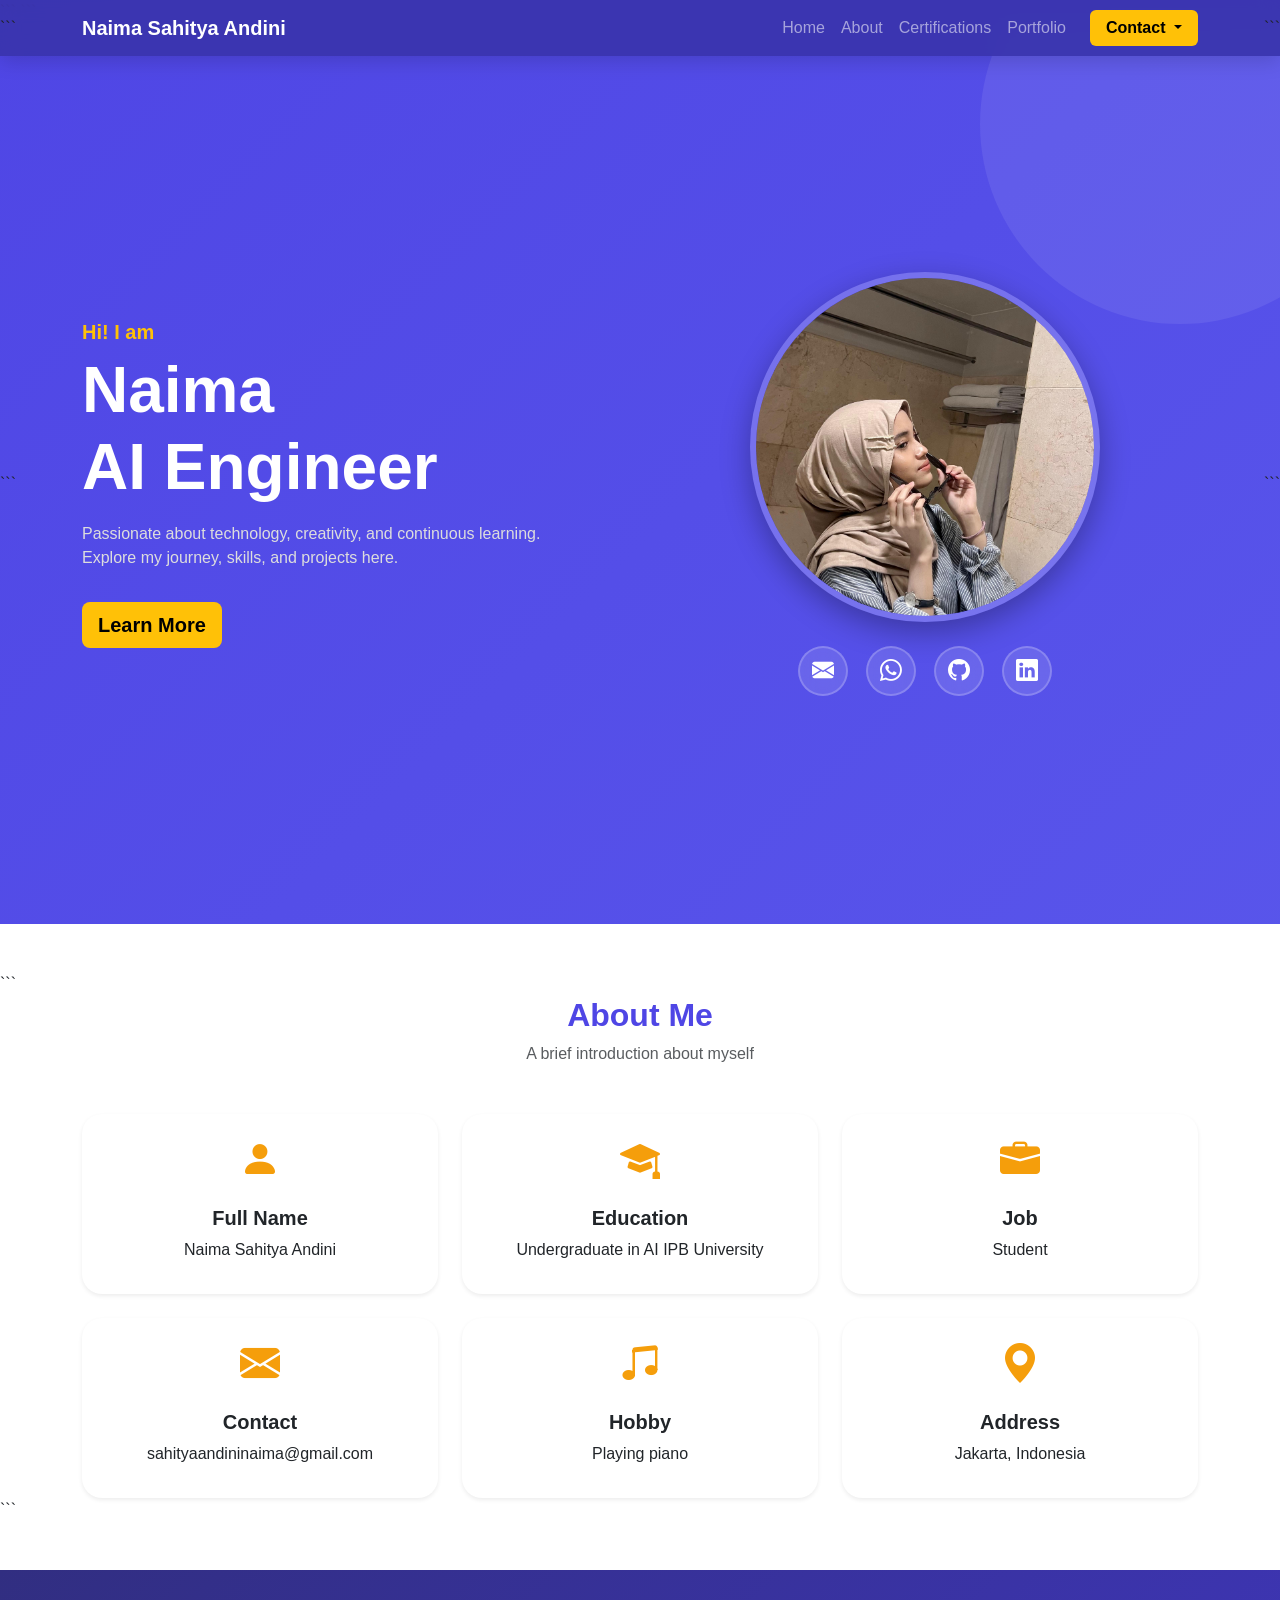
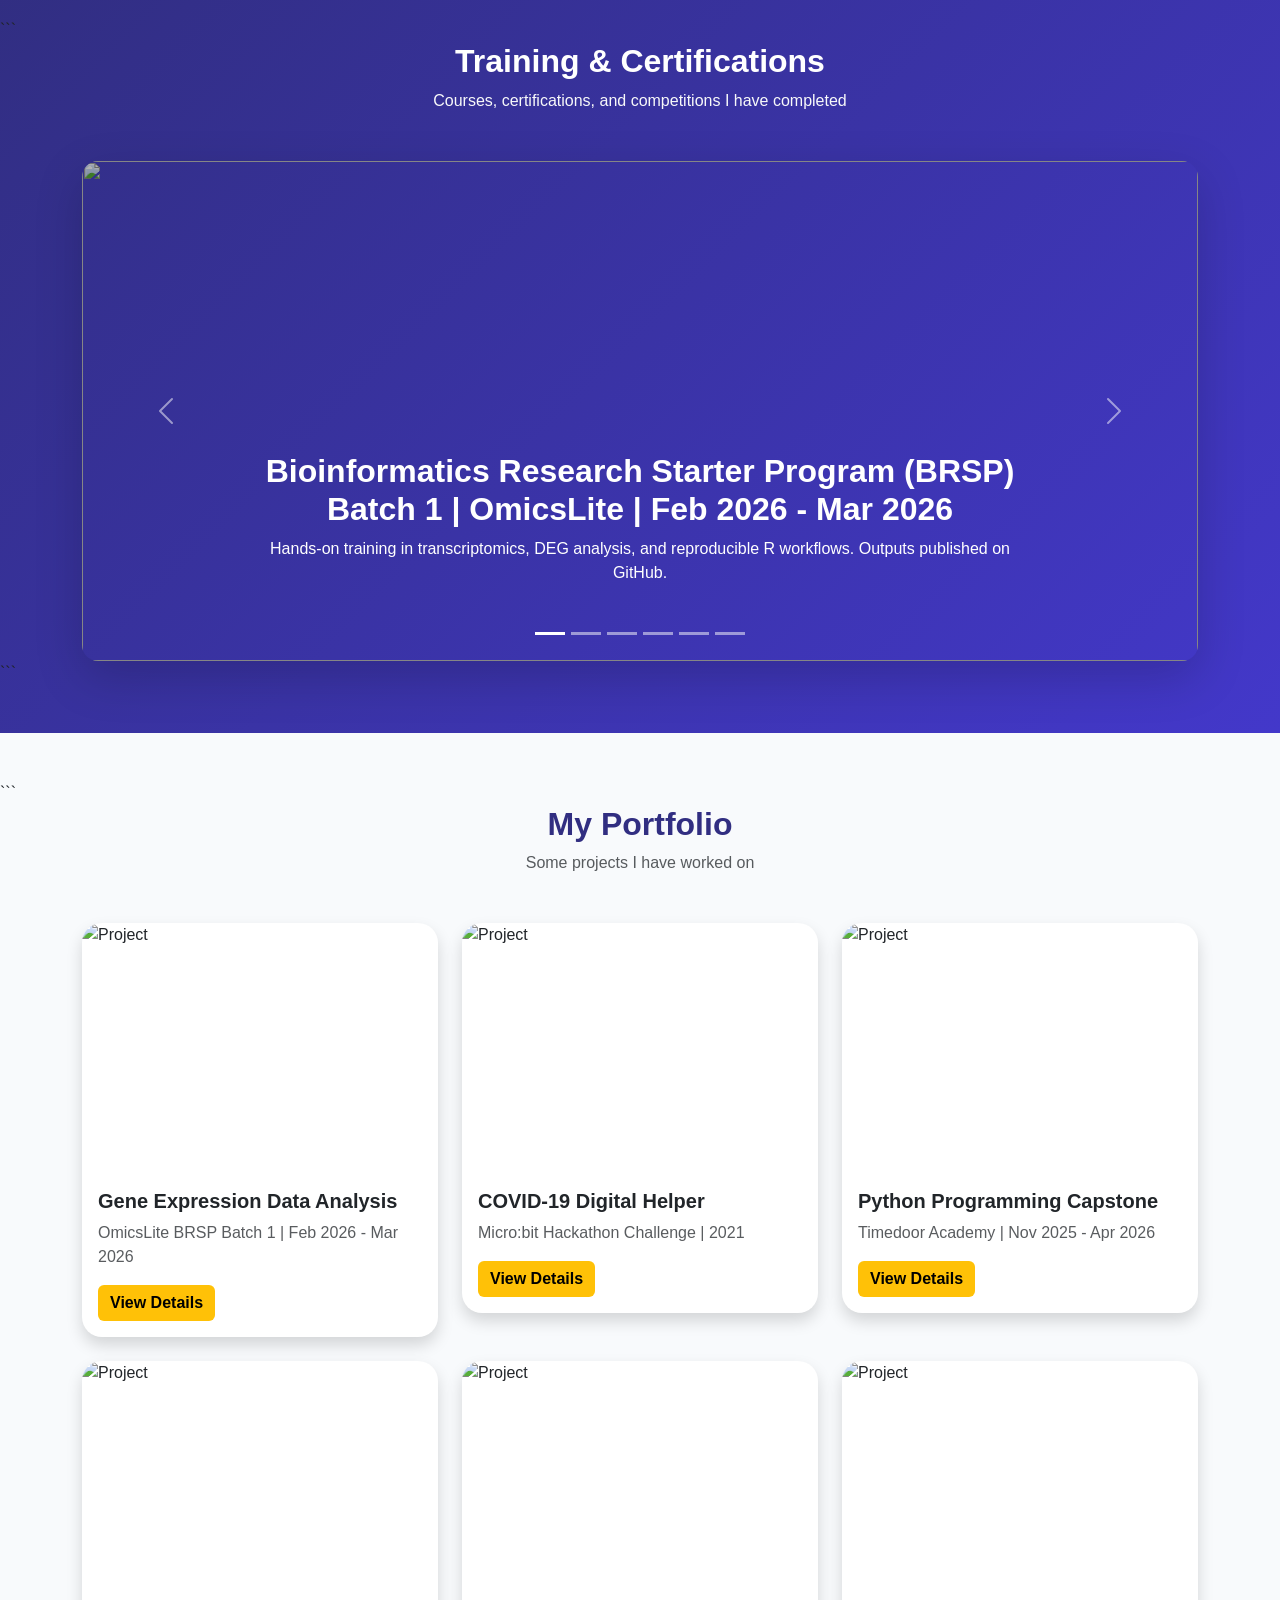
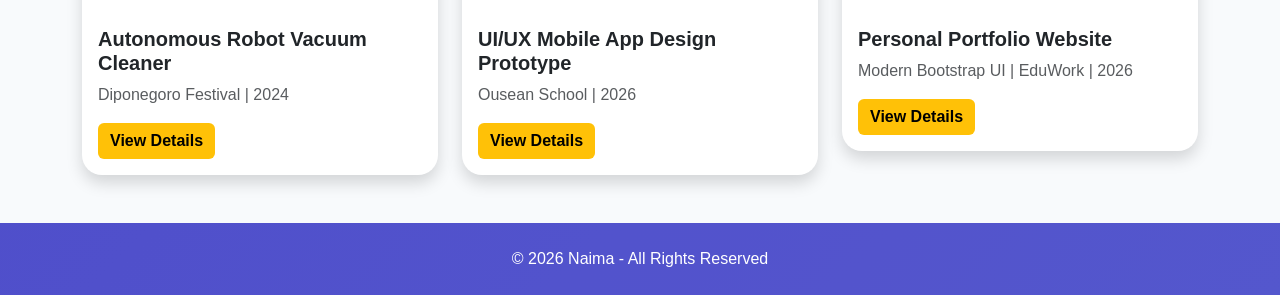
==== commit 4affe92e: "add tugas 4" ====
--- a/tugas_4/index.html
+++ b/tugas_4/index.html
@@ -161,9 +161,9 @@
         <!-- TEXT -->
         <div class="col-lg-6 text-center text-lg-start mb-5 mb-lg-0">
 
-            <p class="text-warning fw-bold mb-2">
+            <h5 class="text-warning fw-bold mb-2">
                 Hi! I am
-            </p>
+            </h5>
 
             <h1 class="display-3 fw-bold text-white">
                 Naima <br>
@@ -681,11 +681,11 @@
                 <div class="card-body">
 
                     <h5 class="fw-bold">
-                        Project 1
+                        Gene Expression Data Analysis
                     </h5>
 
                     <p class="text-muted">
-                        Gene Expression Data Analysis | OmicsLite BRSP Batch 1 | Feb 2026 - Mar 2026
+                        OmicsLite BRSP Batch 1 | Feb 2026 - Mar 2026
                     </p>
 
                     <button class="btn btn-warning"
@@ -713,11 +713,11 @@
                 <div class="card-body">
 
                     <h5 class="fw-bold">
-                        Project 2
+                        COVID-19 Digital Helper
                     </h5>
 
                     <p class="text-muted">
-                        COVID-19 Digital Helper | Micro:bit Hackathon Challenge | 2021
+                        Micro:bit Hackathon Challenge | 2021
                     </p>
 
                     <button class="btn btn-warning"
@@ -745,11 +745,11 @@
                 <div class="card-body">
 
                     <h5 class="fw-bold">
-                        Project 3
+                        Python Programming Capstone
                     </h5>
 
                     <p class="text-muted">
-                        Python Programming Capstone | Timedoor Academy | Nov 2025 - Apr 2026
+                        Timedoor Academy | Nov 2025 - Apr 2026
                     </p>
 
                     <button class="btn btn-warning"
@@ -777,11 +777,11 @@
                 <div class="card-body">
 
                     <h5 class="fw-bold">
-                        Project 4
+                        Autonomous Robot Vacuum Cleaner
                     </h5>
 
                     <p class="text-muted">
-                        Autonomous Robot Vacuum Cleaner | Diponegoro Festival | 2024
+                        Diponegoro Festival | 2024
                     </p>
 
                     <button class="btn btn-warning"
@@ -809,11 +809,11 @@
                 <div class="card-body">
 
                     <h5 class="fw-bold">
-                        Project 5
+                        UI/UX Mobile App Design Prototype
                     </h5>
 
                     <p class="text-muted">
-                        UI/UX Mobile App Design Prototype Project | Ousean School | 2026
+                        Ousean School | 2026
                     </p>
 
                     <button class="btn btn-warning"
@@ -841,11 +841,11 @@
                 <div class="card-body">
 
                     <h5 class="fw-bold">
-                        Project 6
+                        Personal Portfolio Website
                     </h5>
 
                     <p class="text-muted">
-                        Personal Portfolio Website with Modern Bootstrap UI | EduWork | 2026
+                        Modern Bootstrap UI | EduWork | 2026
                     </p>
 
                     <button class="btn btn-warning"
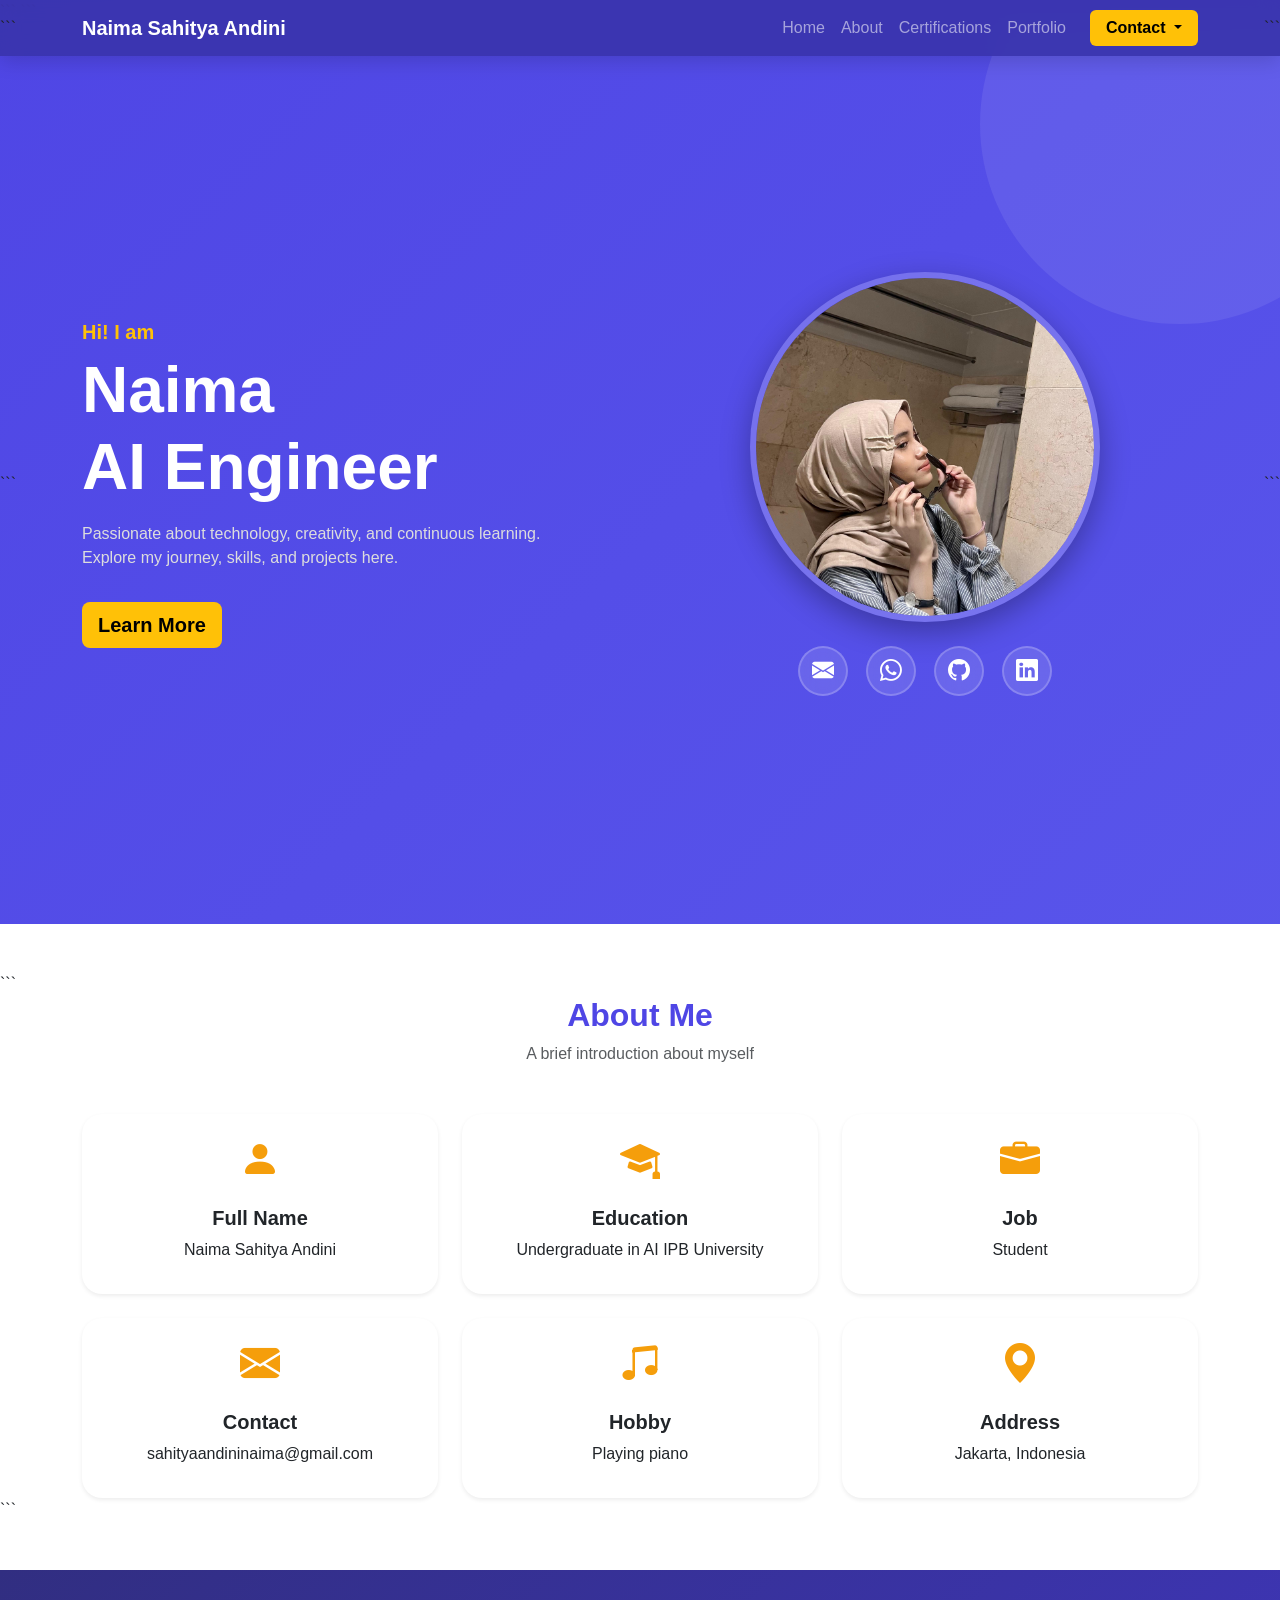
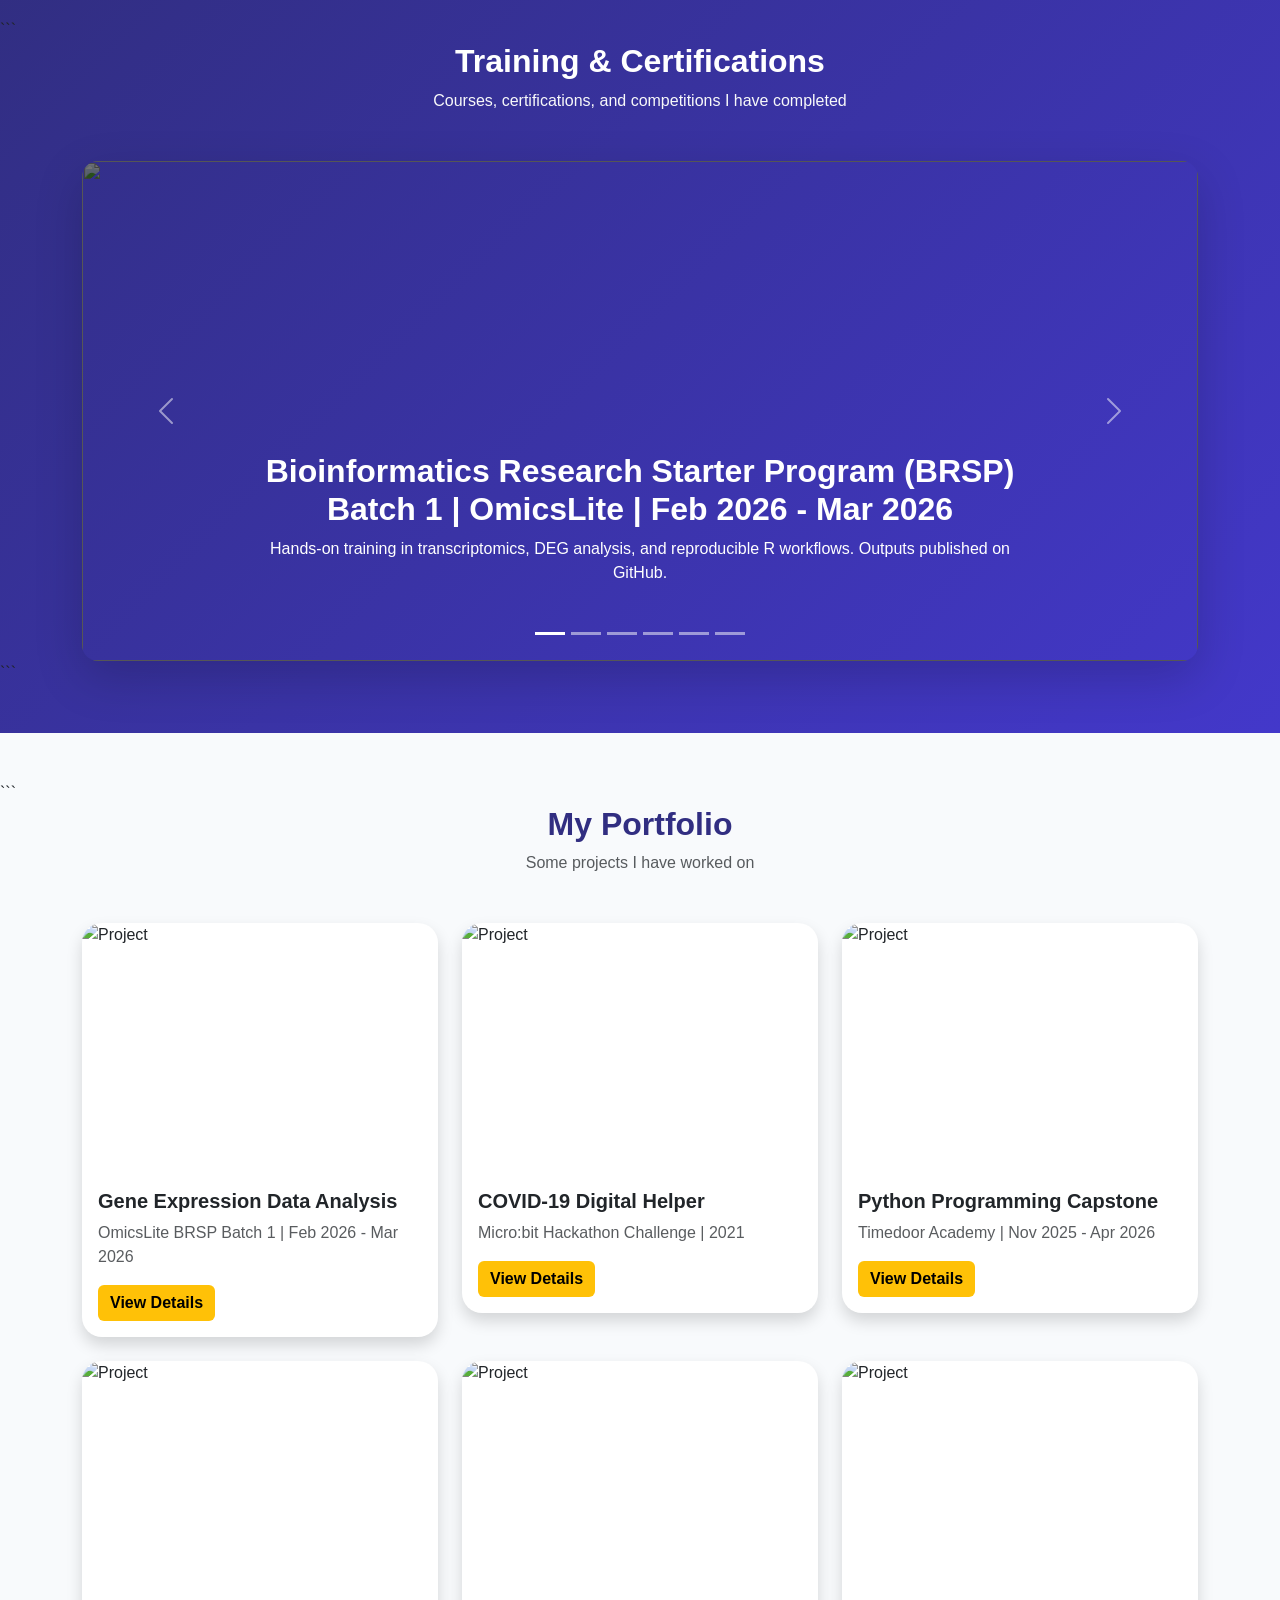
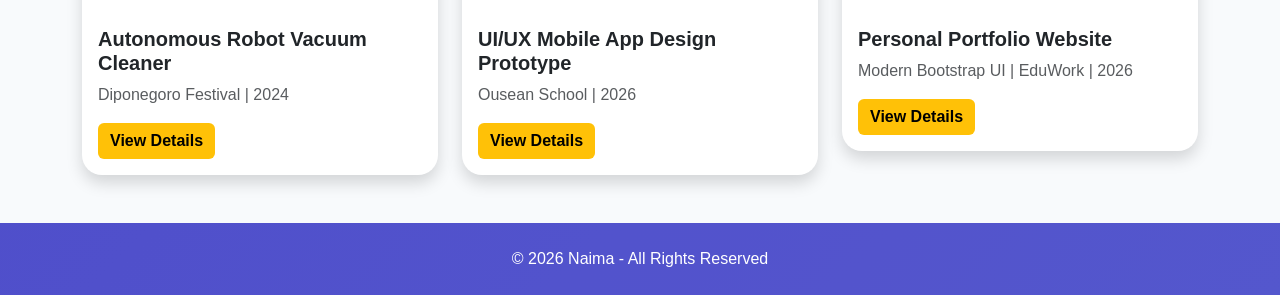
==== commit 706ef24e: "add tugas 4" ====
--- a/tugas_4/index.html
+++ b/tugas_4/index.html
@@ -511,7 +511,7 @@
             <!-- SLIDE 2 -->
             <div class="carousel-item">
 
-                <img src="https://picsum.photos/1200/500?2"
+                <img src="img\Python Programming Fundamentals Certification.jpeg"
                      class="d-block w-100 carousel-img">
 
                 <div class="carousel-caption">
@@ -555,7 +555,7 @@
             <!-- SLIDE 4 -->
             <div class="carousel-item">
 
-                <img src="https://picsum.photos/1200/500?4"
+                <img src="img\Figma Camp Batch 8 UIUX Design Certification.jpeg"
                      class="d-block w-100 carousel-img">
 
                 <div class="carousel-caption">
--- a/tugas_4/style.css
+++ b/tugas_4/style.css
@@ -195,7 +195,7 @@
 .carousel-img {
     height: 500px;
     object-fit: cover;
-    filter: brightness(70%);
+    filter: brightness(45%);
 }
 
 .carousel-caption {
